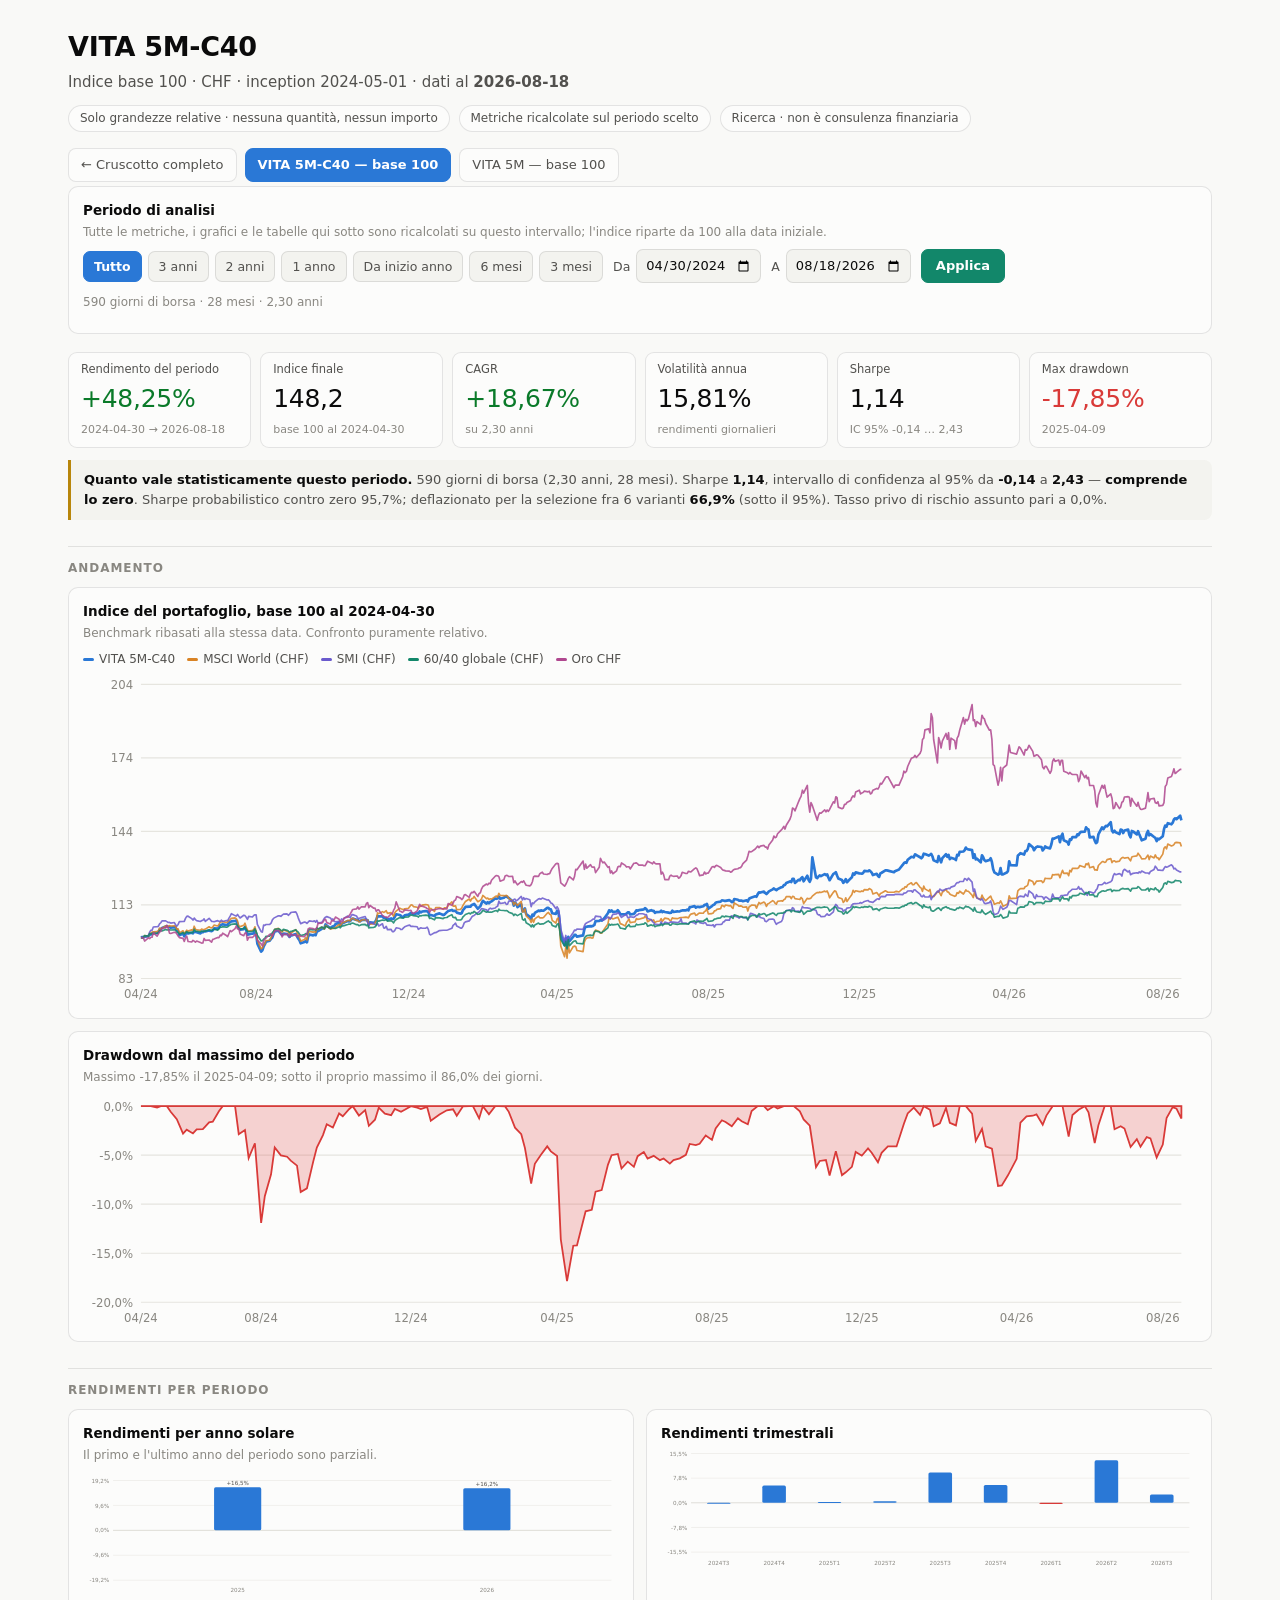
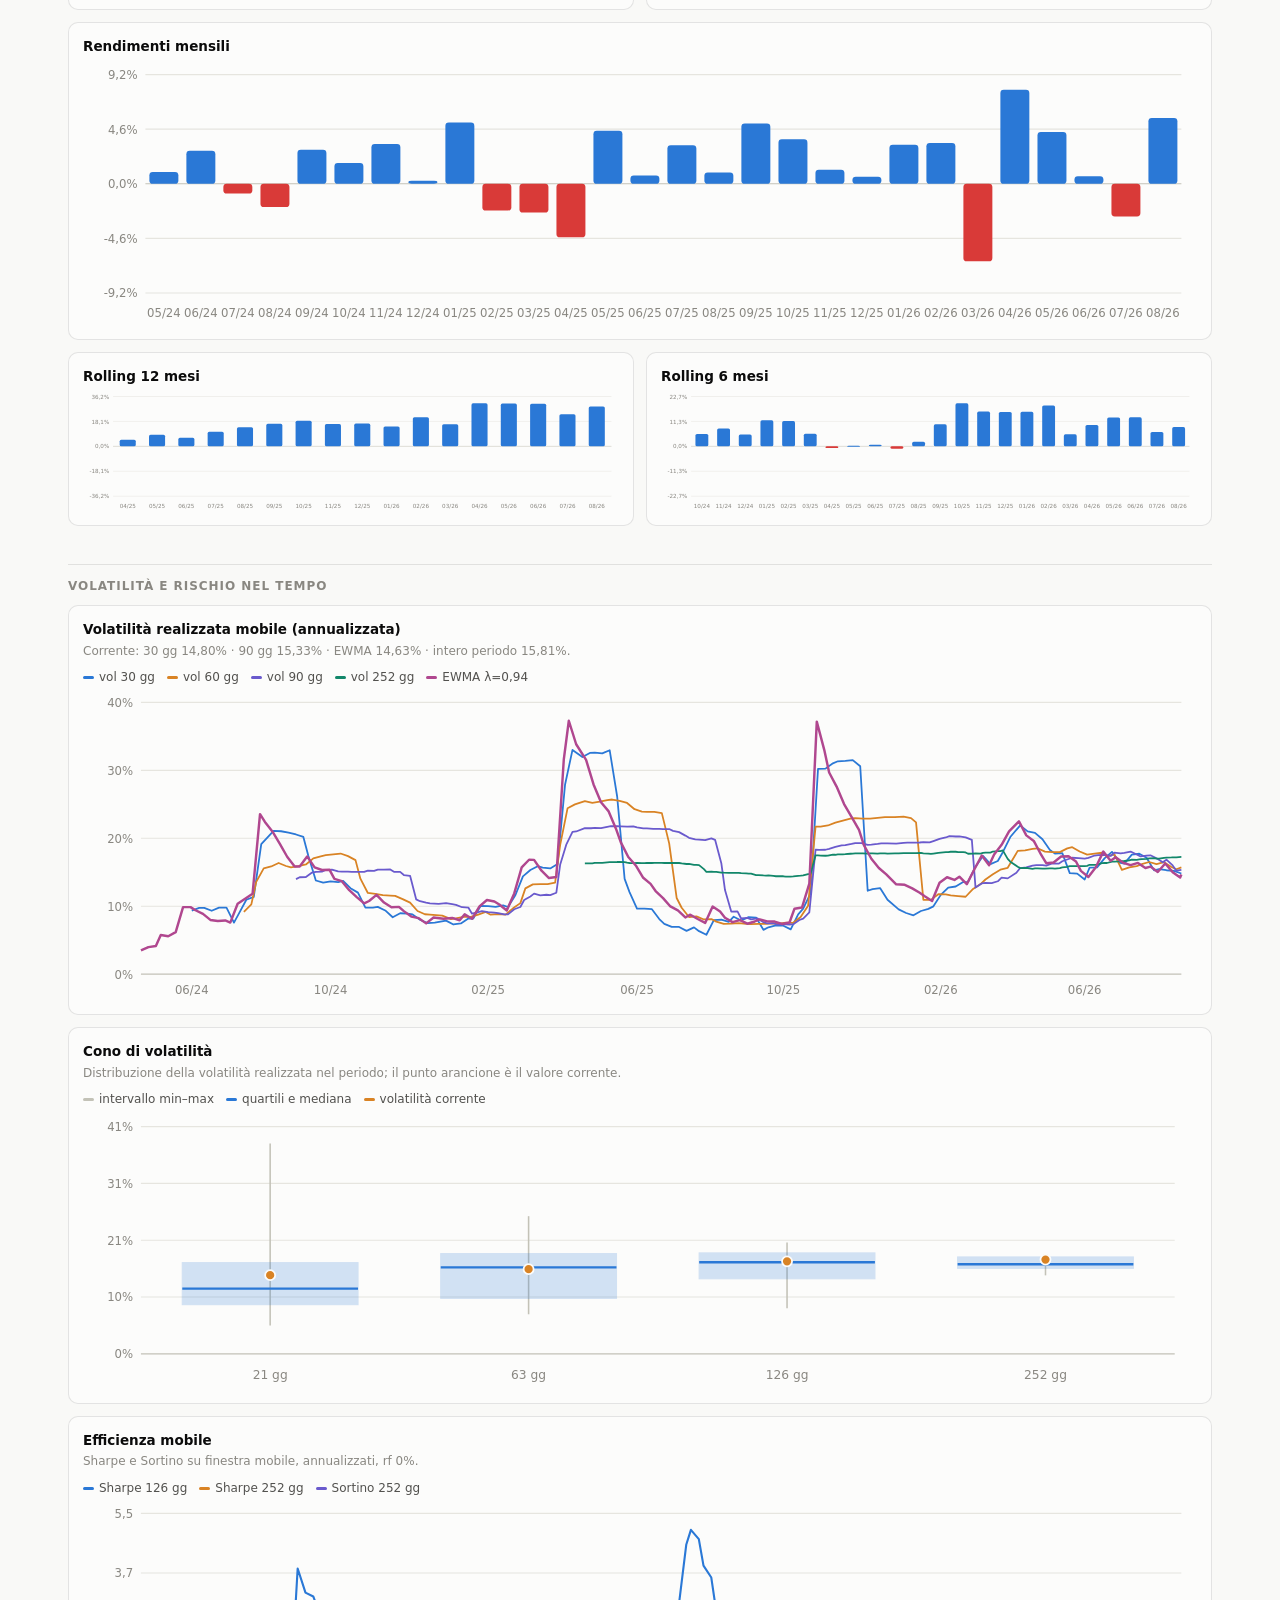
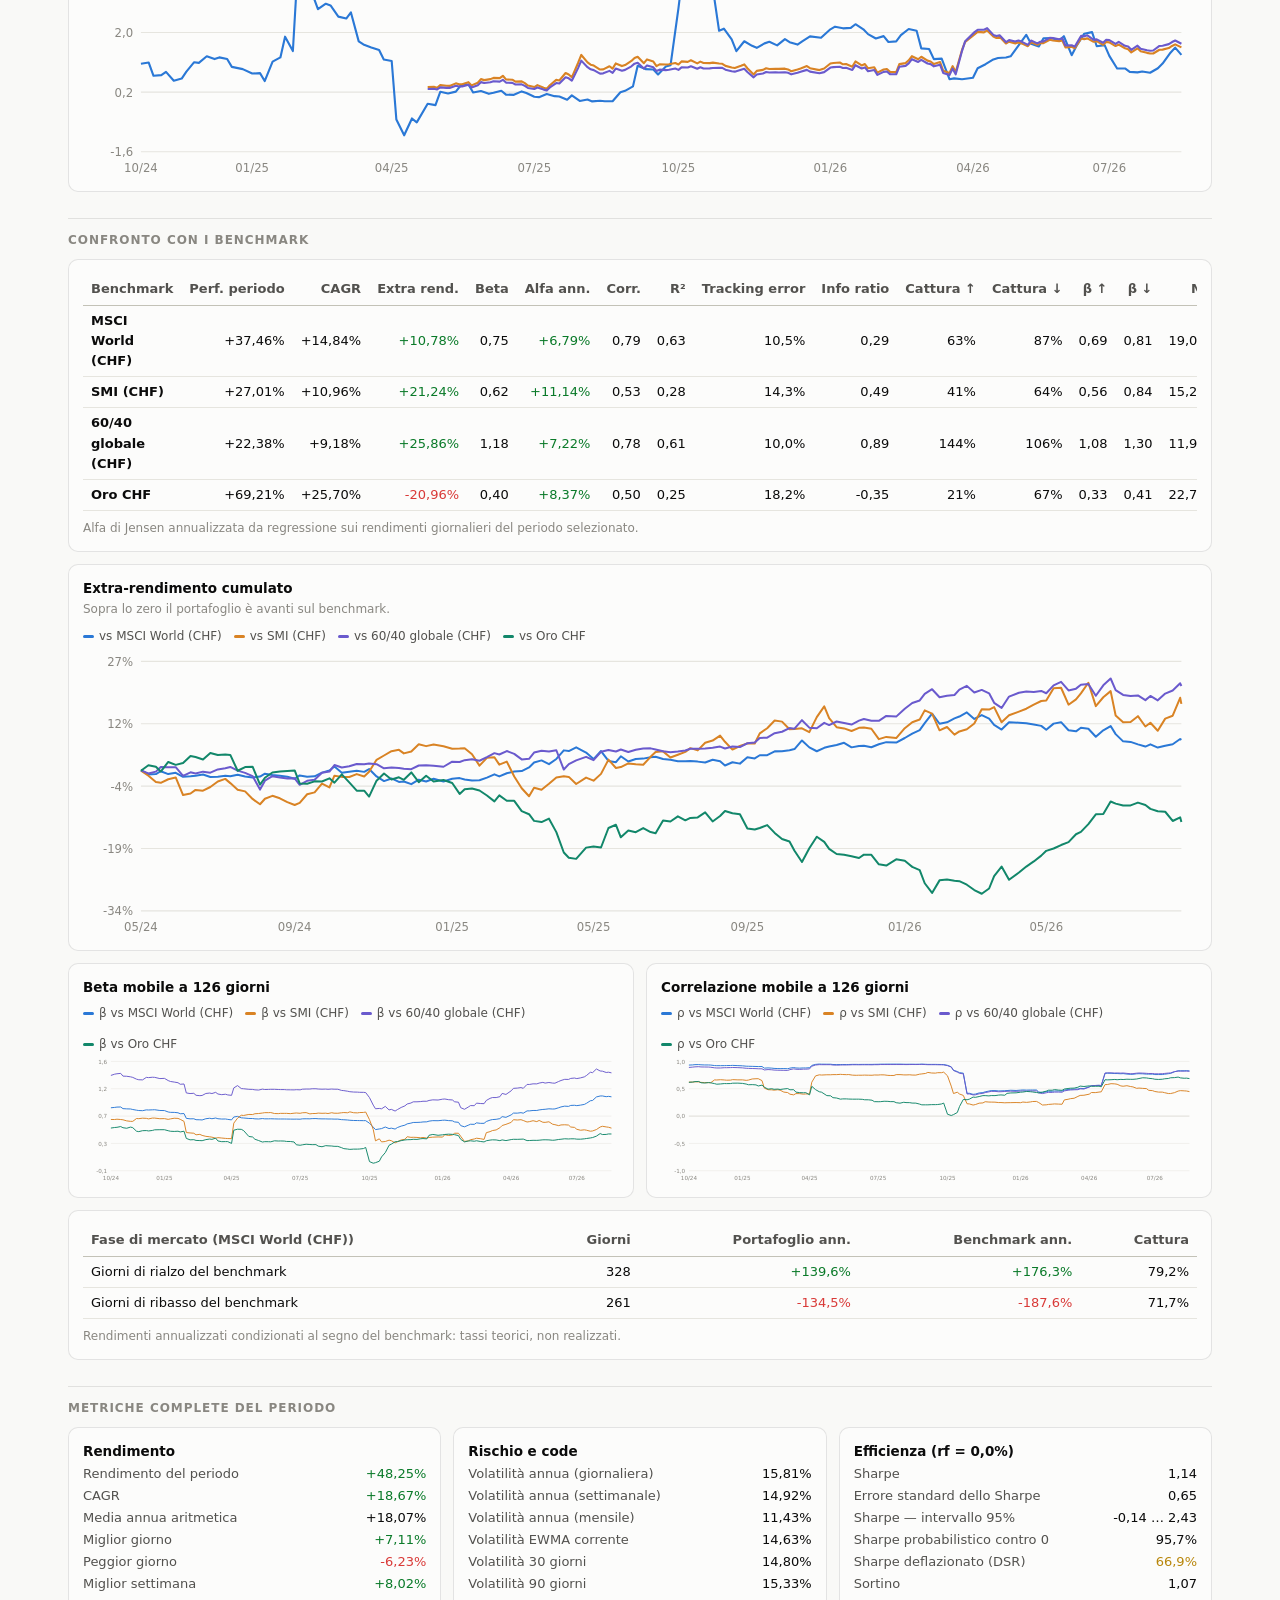
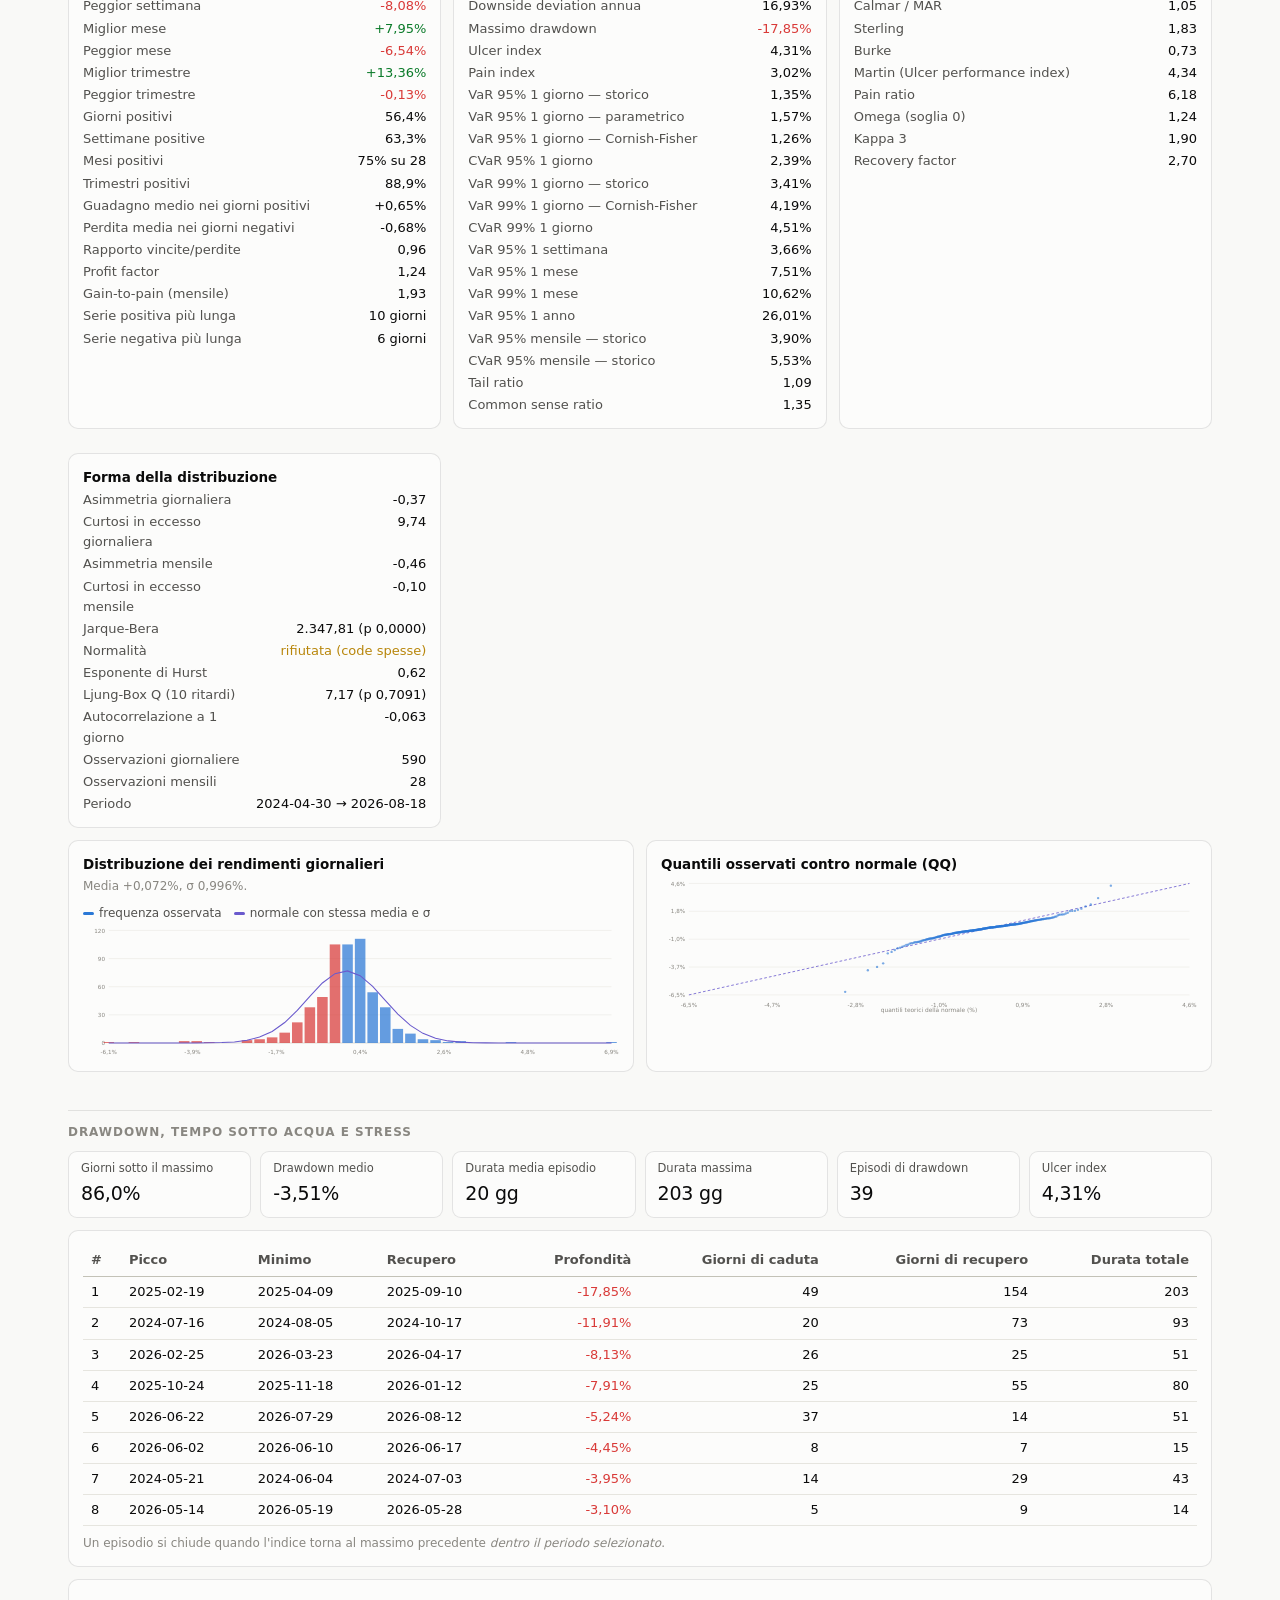
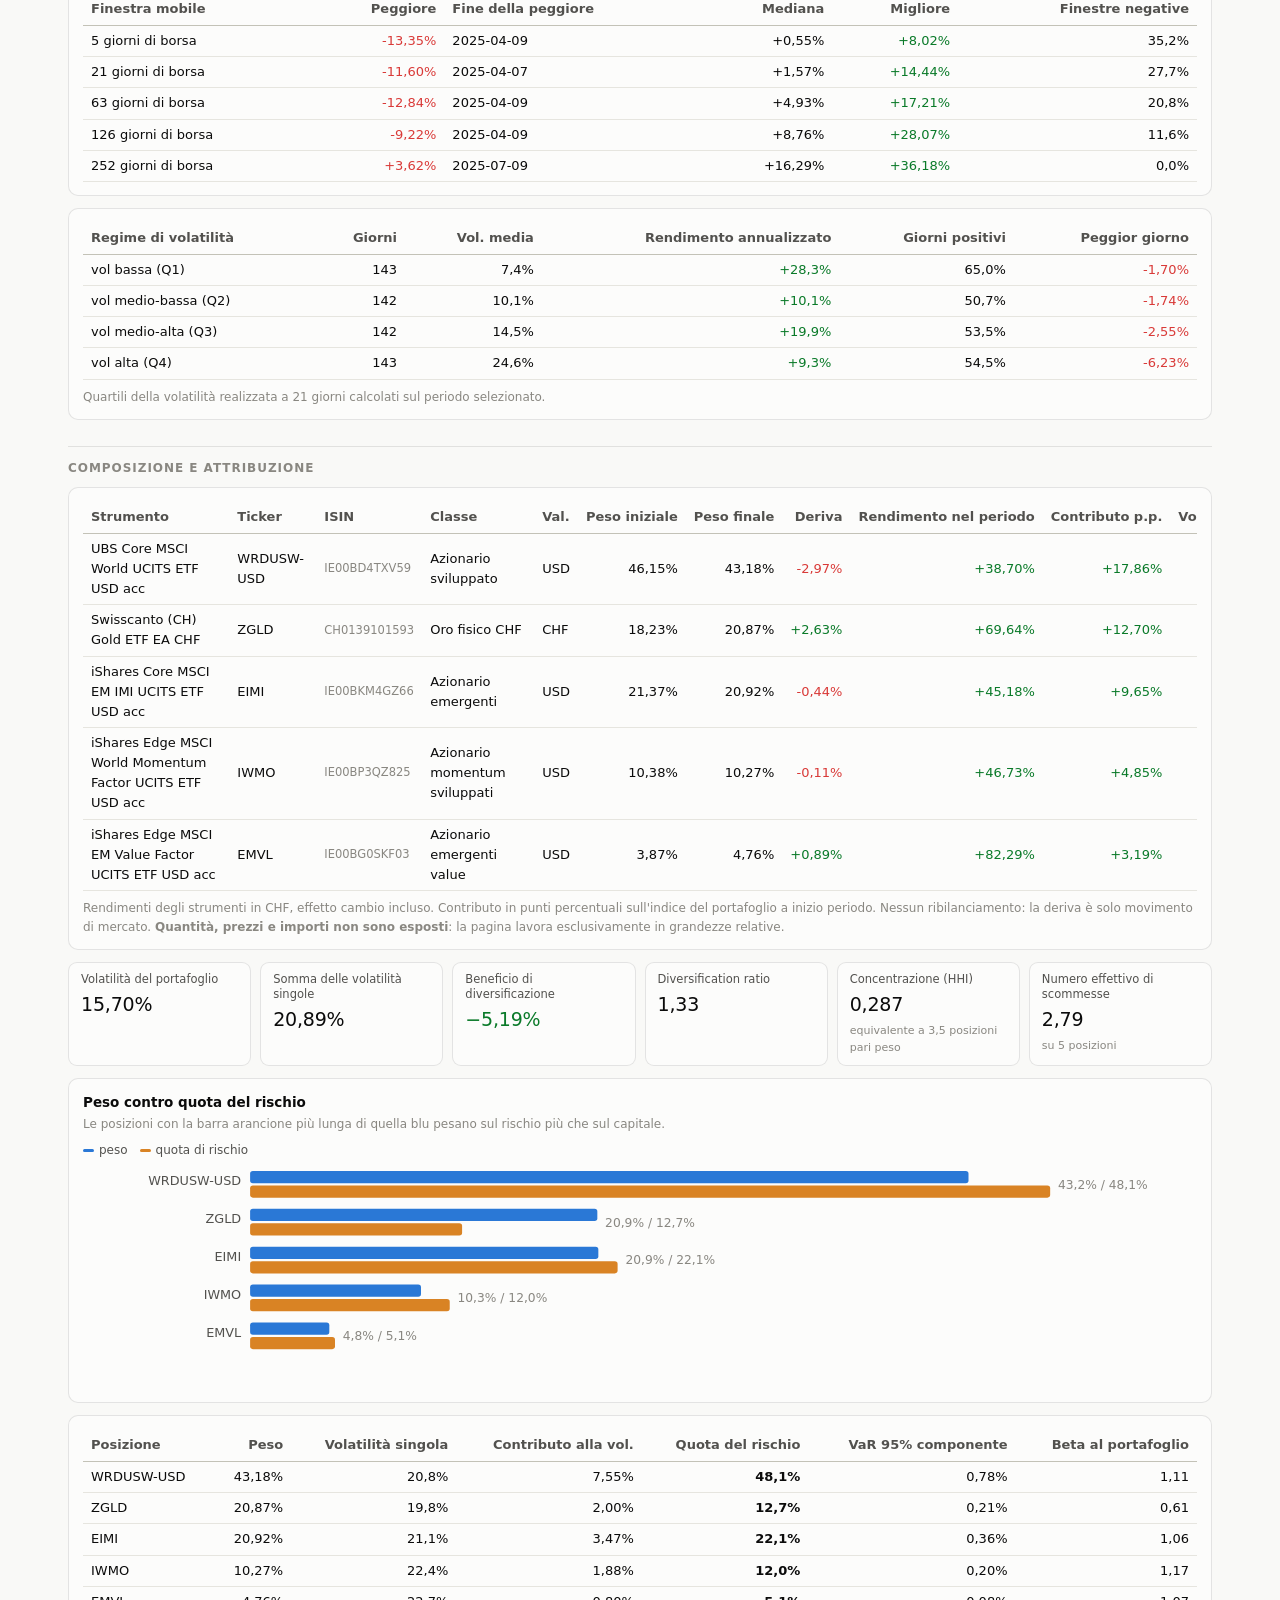
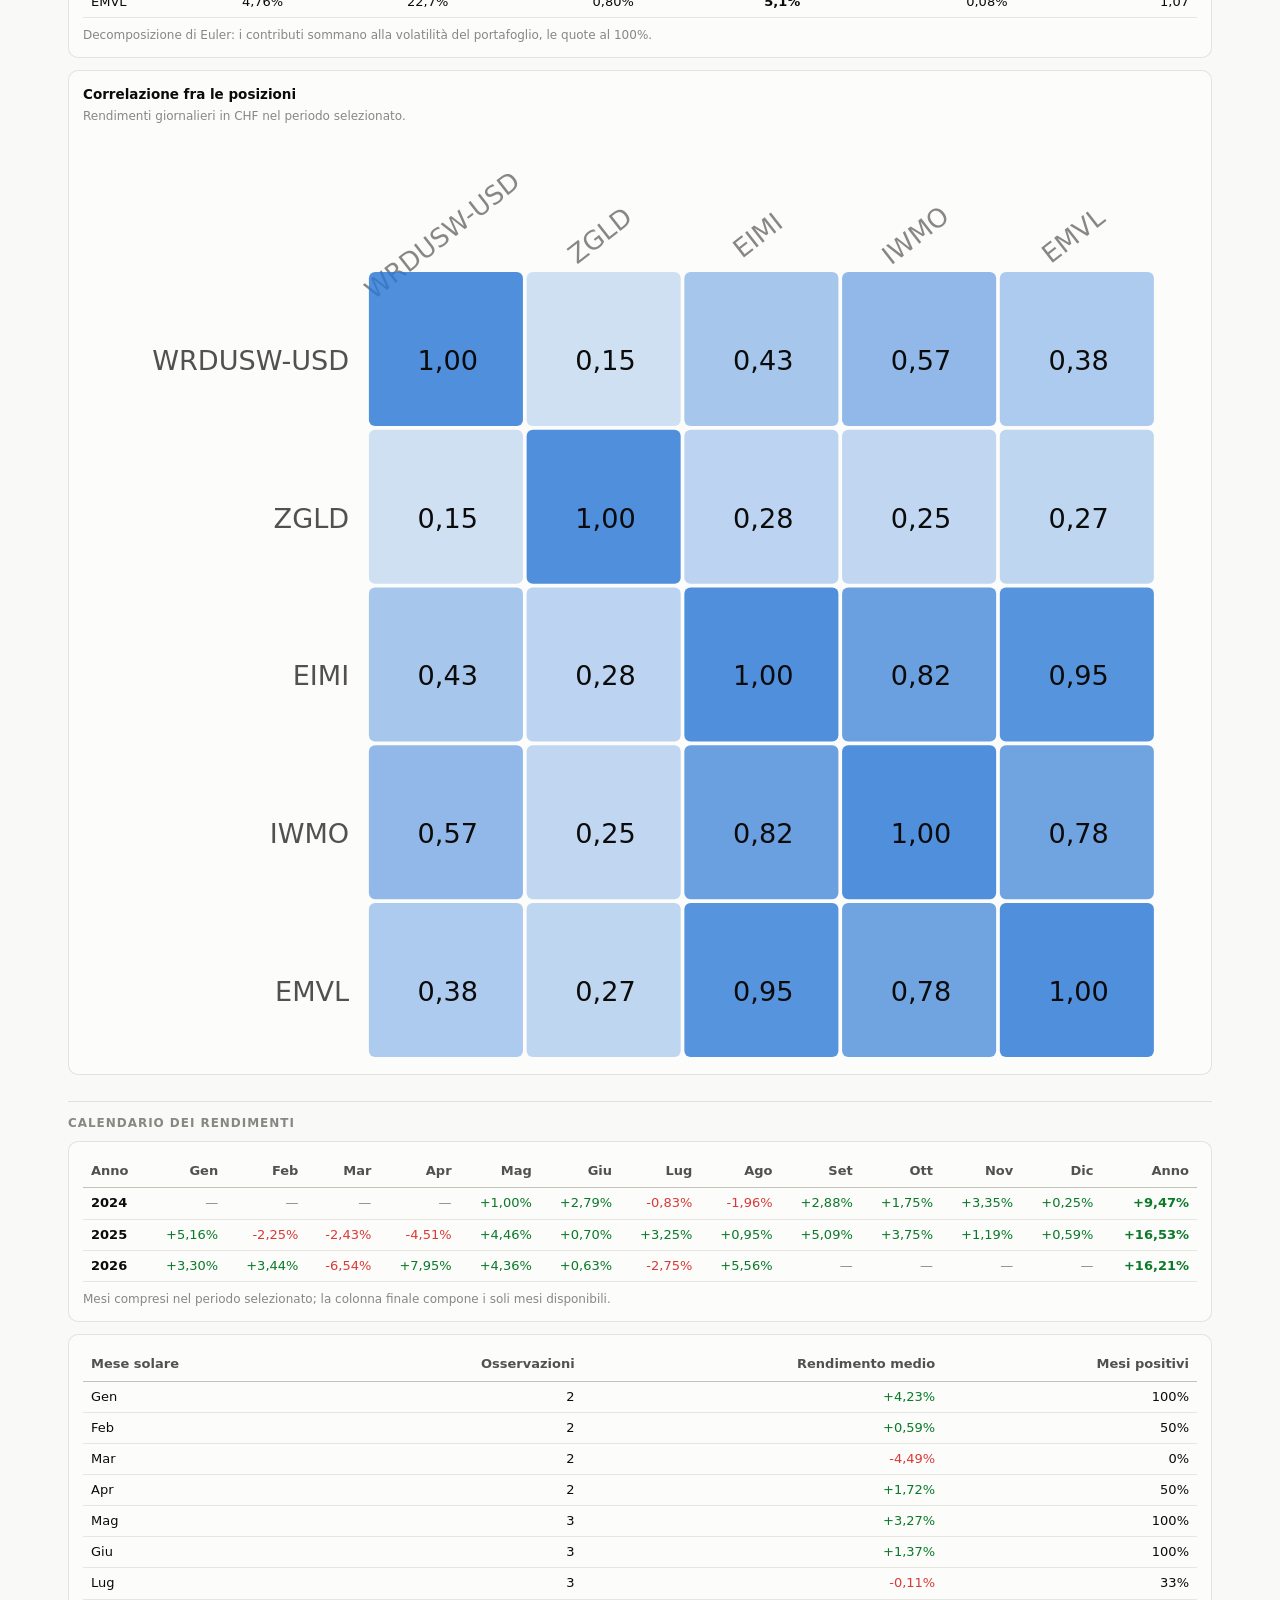
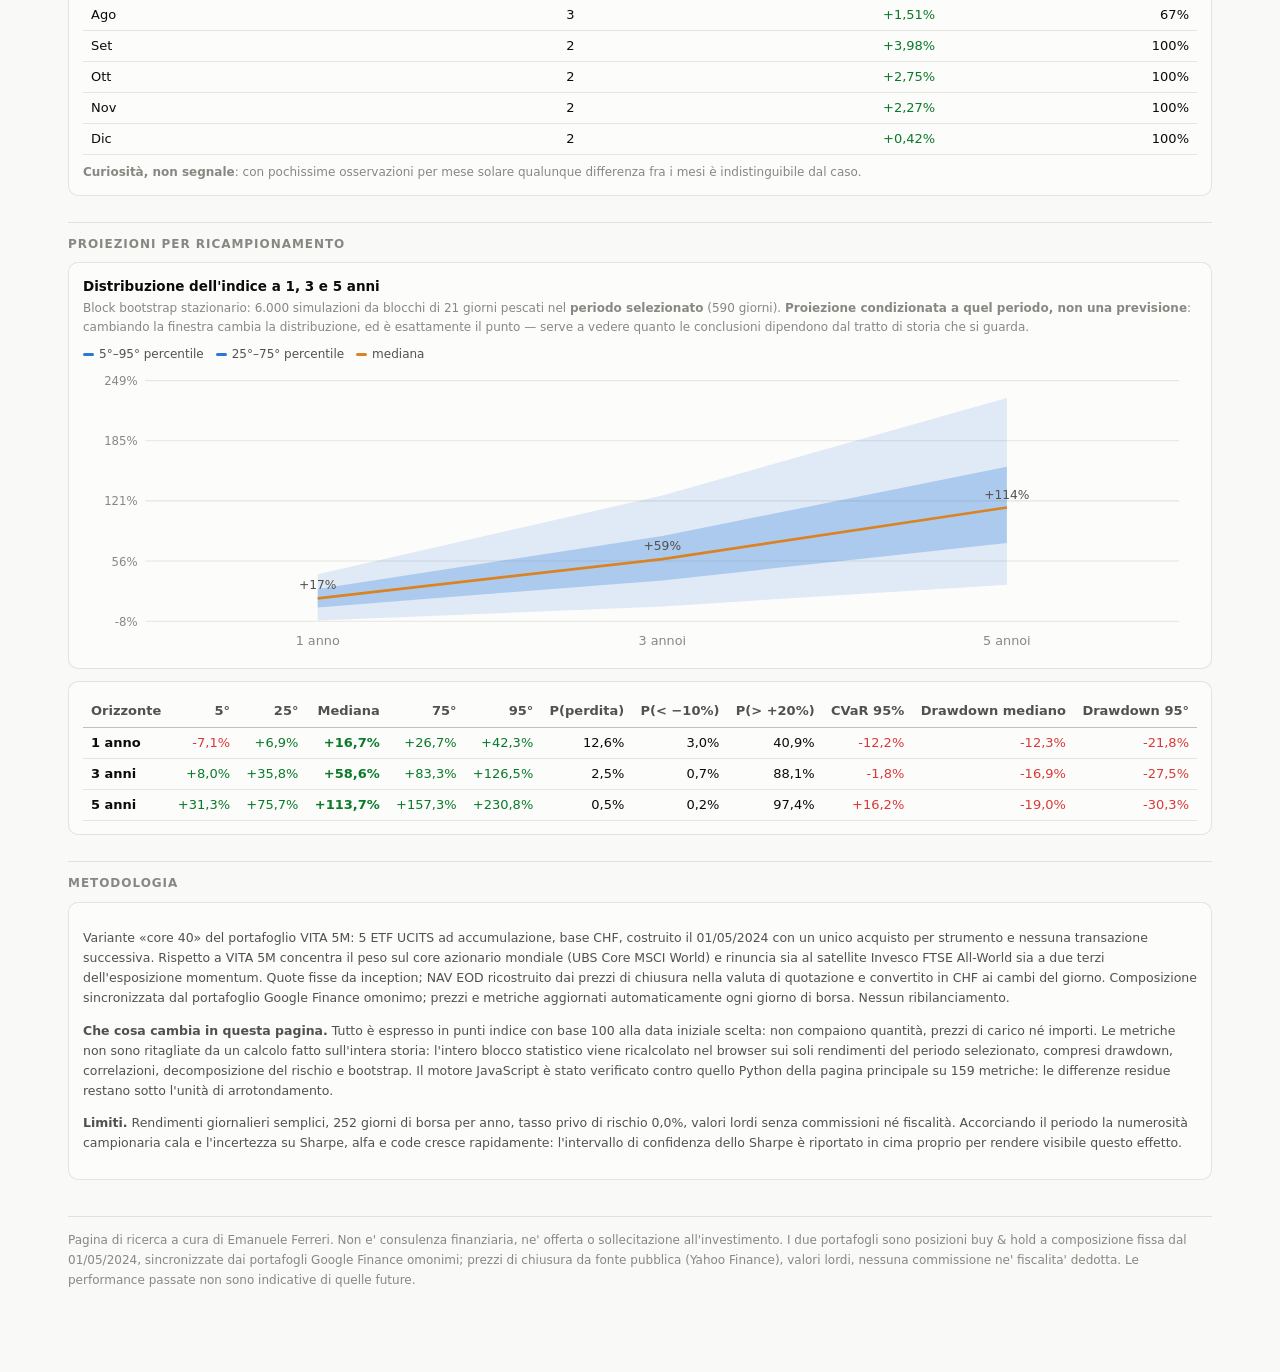
==== vita5m-c40.html @ 977742ef "Due pagine in base 100 con periodo di analisi a scelta - serie giornaliera normalizzata (base 100) n" ====
<!doctype html>
<html lang="it">
<head>
<meta charset="utf-8">
<meta name="viewport" content="width=device-width, initial-scale=1">
<title>VITA 5M-C40 — indice base 100</title>
<meta name="description" content="Cruscotto quantitativo di VITA 5M-C40 in punti indice, con periodo di analisi a scelta.">
<link rel="stylesheet" href="assets/stile.css">
</head>
<body>
<div class="wrap">
  <header>
    <h1 id="titolo">VITA 5M-C40</h1>
    <p class="sub" id="sottotitolo">—</p>
    <span class="pill">Solo grandezze relative · nessuna quantità, nessun importo</span>
    <span class="pill">Metriche ricalcolate sul periodo scelto</span>
    <span class="pill">Ricerca · non è consulenza finanziaria</span>
    <div class="navlinks">
      <a href="./">← Cruscotto completo</a>
      <a href="vita5m-c40.html" class="qui">VITA 5M-C40 — base 100</a>
      <a href="vita5m.html">VITA 5M — base 100</a>
    </div>
  </header>
  <div id="app"></div>
  <p class="foot" id="piede"></p>
</div>
<script src="assets/grafici.js"></script>
<script src="assets/quant.js"></script>
<script src="assets/ribasata.js"></script>
<script>
avvia("vita5m_c40", "vita5m.html").catch(e=>{
  document.getElementById("app").innerHTML =
    '<div class="flag"><b>Errore nel caricamento dei dati.</b> '+e+'</div>';
});
</script>
</body>
</html>
---- assets/stile.css ----
:root{
    color-scheme: light;
    --page:#f9f9f7; --surface:#fcfcfb; --surface2:#f3f3ef; --ink:#0b0b0b; --ink2:#52514e;
    --muted:#898781; --grid:#e6e5df; --axis:#c3c2b7; --border:rgba(11,11,11,.10);
    --s1:#2a78d6; --s2:#d98324; --s3:#6a5acd; --s4:#12876a; --s5:#b0478f;
    --neg:#d93a38; --good:#0a7a29; --warn:#b8860b;
  }
  @media (prefers-color-scheme: dark){
    :root:where(:not([data-theme="light"])){
      color-scheme: dark;
      --page:#0d0d0d; --surface:#191918; --surface2:#212120; --ink:#fff; --ink2:#c3c2b7;
      --muted:#8d8b85; --grid:#2c2c2a; --axis:#3d3d3a; --border:rgba(255,255,255,.11);
      --s1:#4d95ea; --s2:#eda43f; --s3:#9186e8; --s4:#2bb08c; --s5:#d772b6;
      --neg:#ef6b69; --good:#3fbb5c; --warn:#d9ae4a;
    }
  }
  :root[data-theme="dark"]{
    color-scheme: dark;
    --page:#0d0d0d; --surface:#191918; --surface2:#212120; --ink:#fff; --ink2:#c3c2b7;
    --muted:#8d8b85; --grid:#2c2c2a; --axis:#3d3d3a; --border:rgba(255,255,255,.11);
    --s1:#4d95ea; --s2:#eda43f; --s3:#9186e8; --s4:#2bb08c; --s5:#d772b6;
    --neg:#ef6b69; --good:#3fbb5c; --warn:#d9ae4a;
  }
  *{box-sizing:border-box}
  body{margin:0;background:var(--page);color:var(--ink);
       font:15px/1.55 system-ui,-apple-system,"Segoe UI",Roboto,sans-serif;
       -webkit-text-size-adjust:100%}
  .wrap{max-width:1180px;margin:0 auto;padding:26px 18px 70px}
  header h1{font-size:27px;margin:0 0 3px;letter-spacing:-.01em}
  header .sub{color:var(--ink2);margin:0 0 9px}
  .pill{display:inline-block;font-size:12px;color:var(--ink2);background:var(--surface);
        border:1px solid var(--border);border-radius:999px;padding:3px 11px;margin:2px 4px 2px 0}
  .pill b{color:var(--ink)}
  nav.tabs{display:flex;gap:8px;flex-wrap:wrap;margin:20px 0 6px;position:sticky;top:0;
           background:var(--page);padding:10px 0;z-index:5;border-bottom:1px solid var(--border)}
  nav.tabs button{font:inherit;font-size:13.5px;color:var(--ink2);background:var(--surface);
        border:1px solid var(--border);border-radius:8px;padding:7px 13px;cursor:pointer}
  nav.tabs button.on{background:var(--s1);border-color:var(--s1);color:#fff;font-weight:600}
  h2{font-size:20px;margin:34px 0 4px;letter-spacing:-.01em}
  h2 .meta{font-size:13px;color:var(--muted);font-weight:400;letter-spacing:0}
  h3.sec{font-size:12px;text-transform:uppercase;letter-spacing:.08em;color:var(--muted);
         margin:26px 0 9px;border-top:1px solid var(--border);padding-top:12px}
  .tiles{display:grid;grid-template-columns:repeat(auto-fit,minmax(158px,1fr));gap:9px;margin-bottom:12px}
  .tile{background:var(--surface);border:1px solid var(--border);border-radius:9px;padding:9px 12px}
  .tile .k{font-size:11.5px;color:var(--ink2);line-height:1.3}
  .tile .v{font-size:19px;margin-top:3px;font-variant-numeric:tabular-nums;letter-spacing:-.01em}
  .tile .n{font-size:11px;color:var(--muted);margin-top:2px}
  .tile.big .v{font-size:25px}
  .panel{background:var(--surface);border:1px solid var(--border);border-radius:10px;
         padding:13px 14px;margin-bottom:12px;position:relative}
  .panel h4{margin:0 0 2px;font-size:13.5px;font-weight:600}
  .panel .cap{margin:0 0 8px;font-size:12px;color:var(--muted)}
  .grid2{display:grid;grid-template-columns:repeat(auto-fit,minmax(330px,1fr));gap:12px}
  svg{display:block;width:100%;height:auto;overflow:visible}
  .legend{display:flex;gap:12px;flex-wrap:wrap;font-size:12px;color:var(--ink2);margin:6px 0 2px}
  .legend i{display:inline-block;width:11px;height:3px;border-radius:2px;vertical-align:middle;margin-right:5px}
  .tip{position:absolute;pointer-events:none;background:var(--surface);border:1px solid var(--border);
       border-radius:8px;padding:6px 9px;font-size:12.5px;box-shadow:0 3px 12px rgba(0,0,0,.16);
       display:none;white-space:nowrap;z-index:9;font-variant-numeric:tabular-nums}
  table{width:100%;border-collapse:collapse;font-size:13px}
  th{color:var(--ink2);font-weight:600;text-align:left;border-bottom:1px solid var(--axis);
     padding:6px 8px;white-space:nowrap}
  td{border-bottom:1px solid var(--grid);padding:5px 8px}
  td.num,th.num{text-align:right;font-variant-numeric:tabular-nums}
  tbody tr:hover{background:var(--surface2)}
  .scroll{overflow-x:auto;-webkit-overflow-scrolling:touch}
  .scroll table{min-width:640px}
  .scroll table.wide{min-width:1240px}
  .up{color:var(--good)} .down{color:var(--neg)} .warnc{color:var(--warn)}
  .note{color:var(--ink2);font-size:12.5px;line-height:1.6}
  .flag{background:var(--surface2);border-left:3px solid var(--warn);border-radius:0 8px 8px 0;
        padding:10px 13px;font-size:13px;color:var(--ink2);margin:10px 0}
  .flag b{color:var(--ink)}
  .foot{color:var(--muted);font-size:12px;margin-top:36px;line-height:1.65;
        border-top:1px solid var(--border);padding-top:14px}
  .kv{display:grid;grid-template-columns:1fr auto;gap:2px 12px;font-size:13px}
  .kv div:nth-child(odd){color:var(--ink2)}
  .kv div:nth-child(even){font-variant-numeric:tabular-nums;text-align:right}
  .hide{display:none}
  @media (max-width:640px){ .wrap{padding:18px 12px 50px} header h1{font-size:22px} }

/* --- barra di navigazione fra le pagine --- */
.navlinks{display:flex;gap:8px;flex-wrap:wrap;margin:14px 0 4px}
.navlinks a{font-size:13px;color:var(--ink2);background:var(--surface);text-decoration:none;
            border:1px solid var(--border);border-radius:8px;padding:6px 12px}
.navlinks a:hover{border-color:var(--s1);color:var(--ink)}
.navlinks a.qui{background:var(--s1);border-color:var(--s1);color:#fff;font-weight:600}

/* --- selettore del periodo --- */
.periodo{display:flex;gap:10px;flex-wrap:wrap;align-items:center}
.presets{display:flex;gap:6px;flex-wrap:wrap}
.presets button{font:inherit;font-size:12.5px;color:var(--ink2);background:var(--surface2);
  border:1px solid var(--border);border-radius:7px;padding:5px 10px;cursor:pointer}
.presets button:hover{border-color:var(--s1)}
.presets button.on{background:var(--s1);border-color:var(--s1);color:#fff;font-weight:600}
.periodo label{font-size:12.5px;color:var(--ink2);display:inline-flex;gap:6px;align-items:center}
.periodo input[type=date]{font:inherit;font-size:13px;color:var(--ink);background:var(--surface2);
  border:1px solid var(--border);border-radius:7px;padding:5px 8px;color-scheme:inherit}
button.primario{font:inherit;font-size:13px;background:var(--s4);color:#fff;font-weight:600;
  border:1px solid var(--s4);border-radius:7px;padding:6px 14px;cursor:pointer}
button.primario:hover{filter:brightness(1.08)}
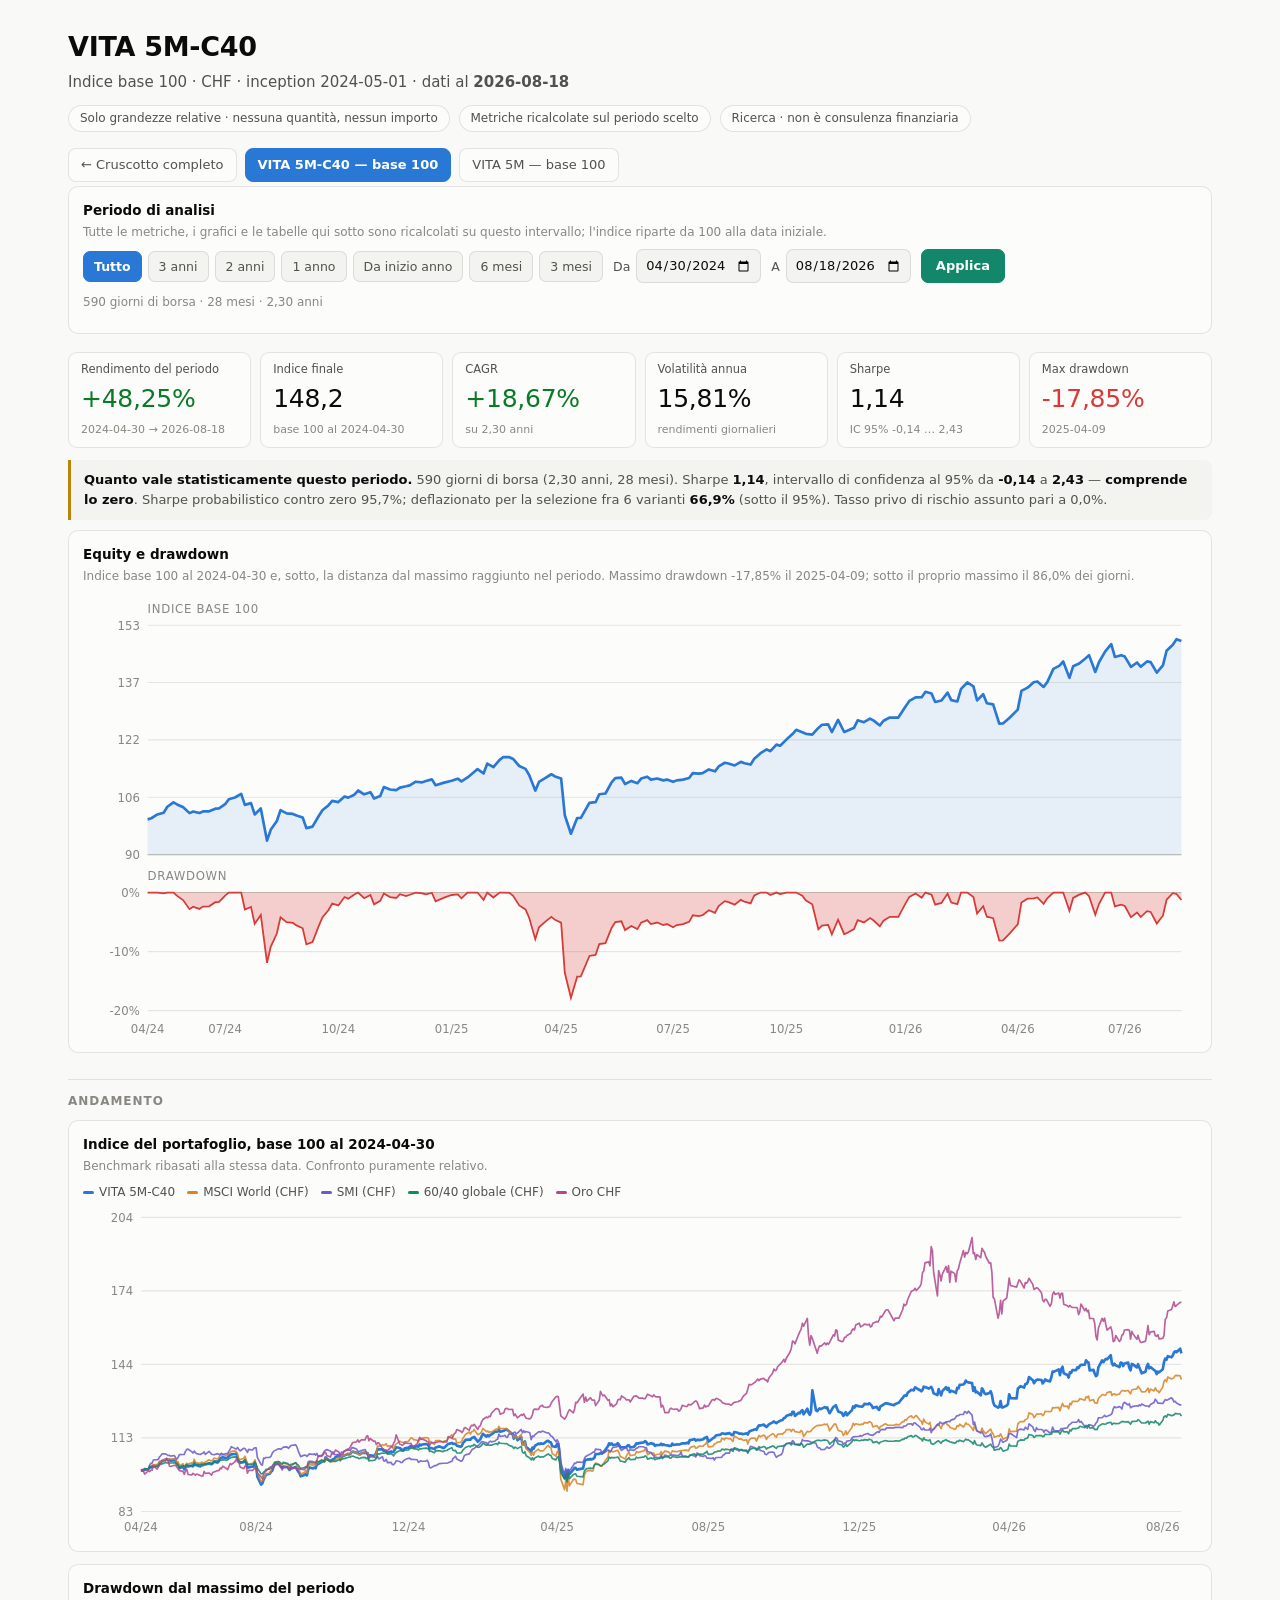
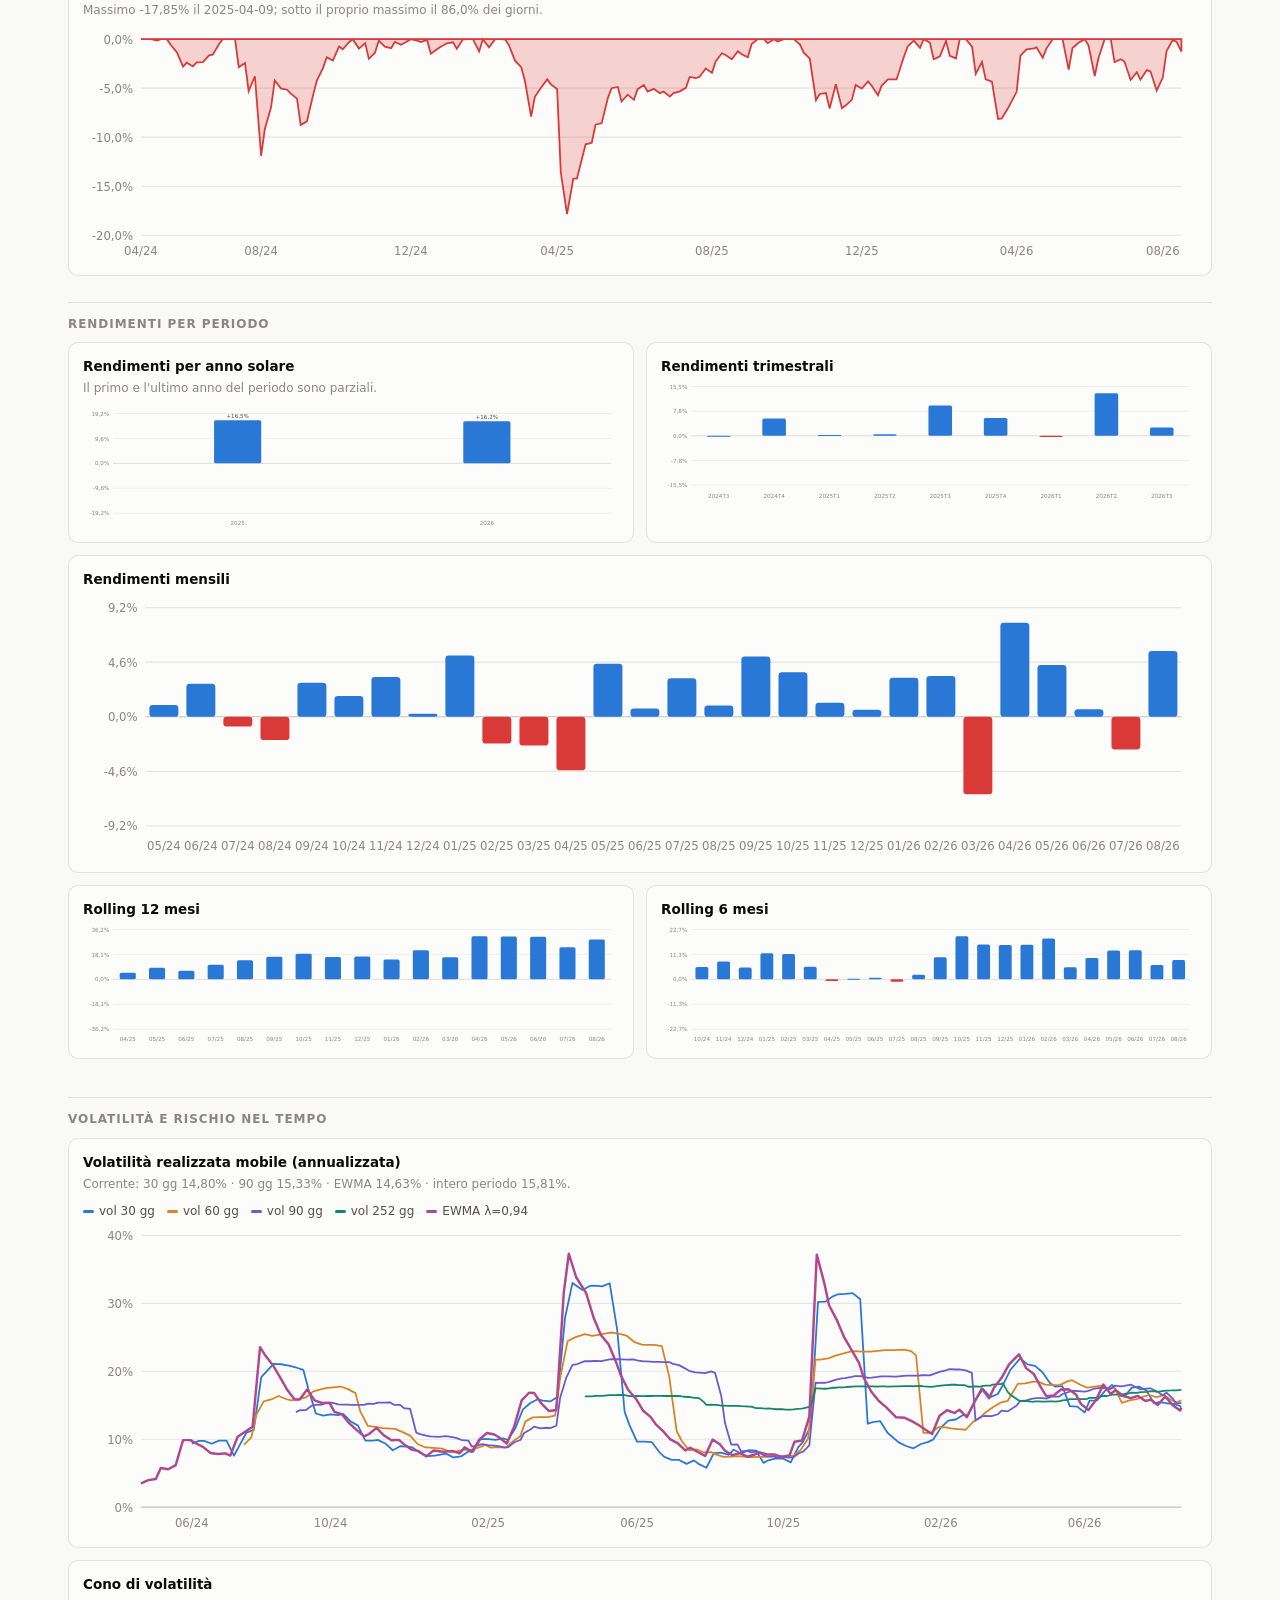
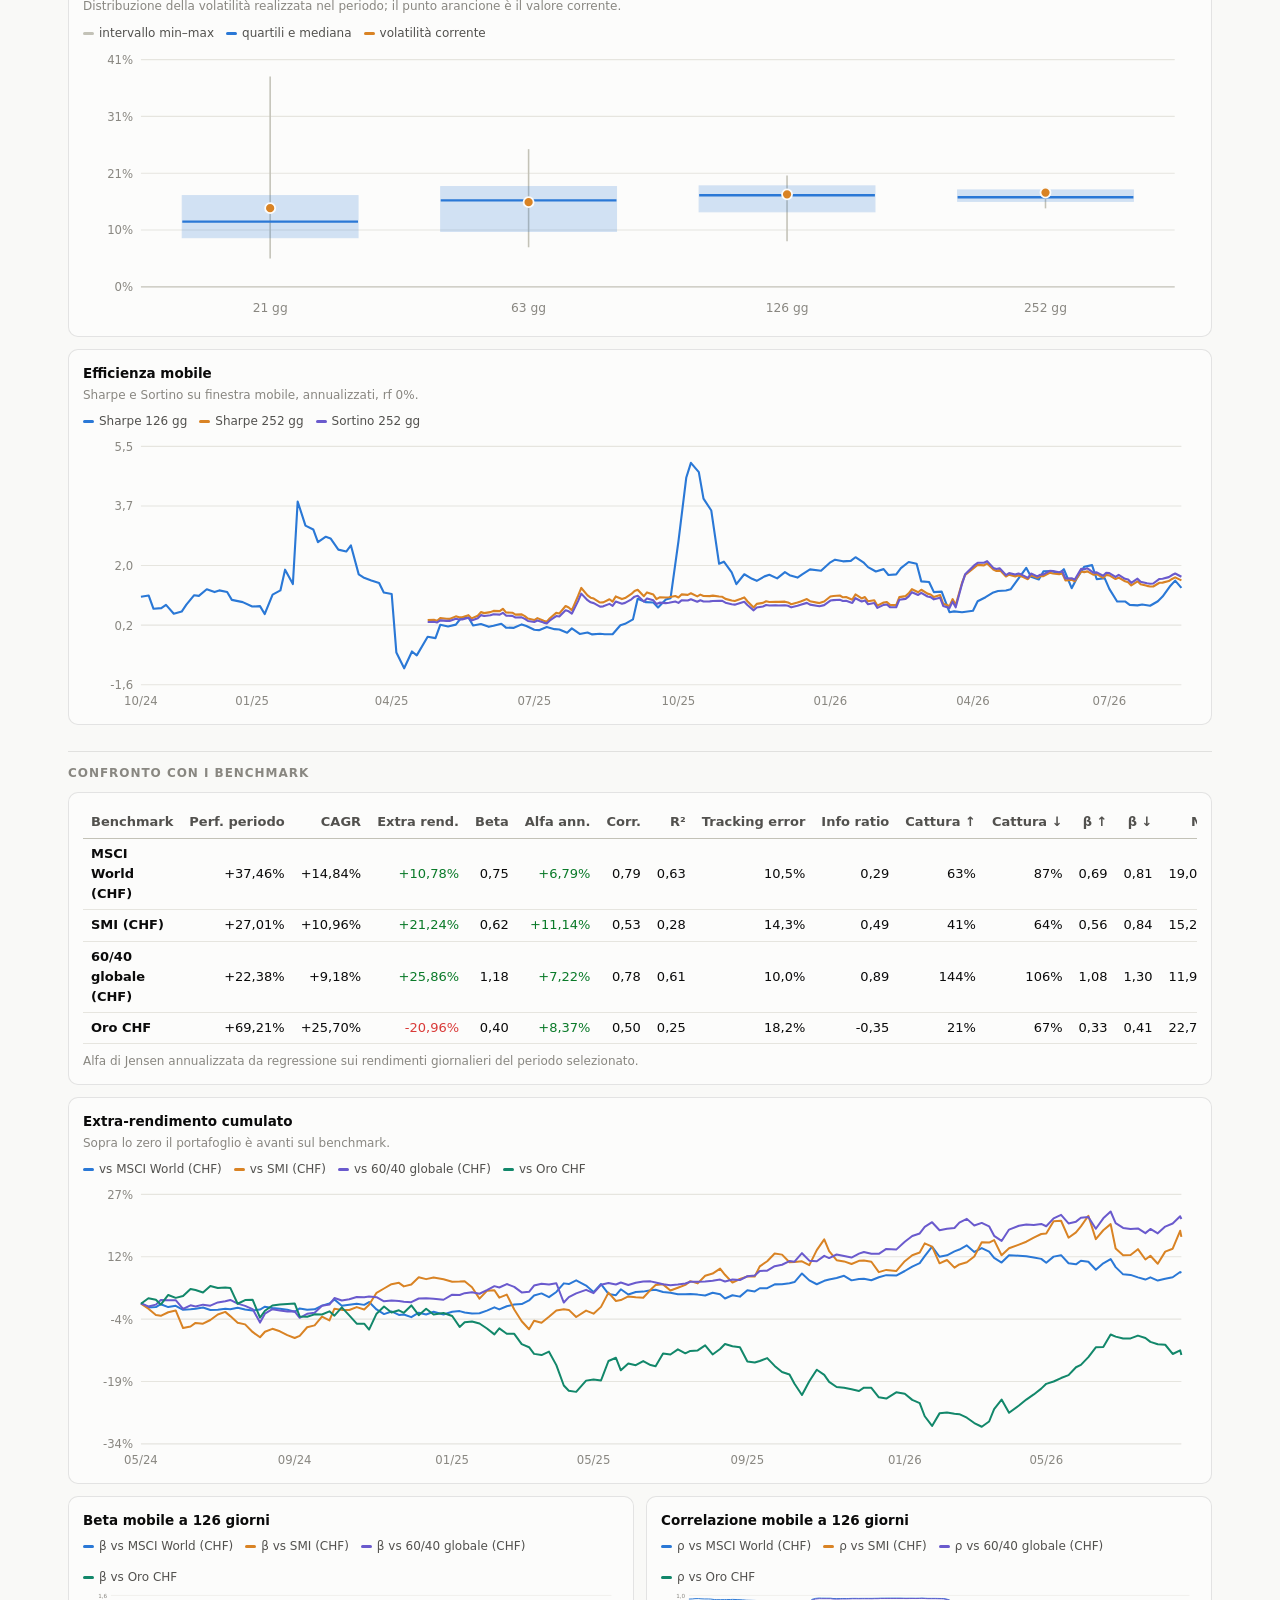
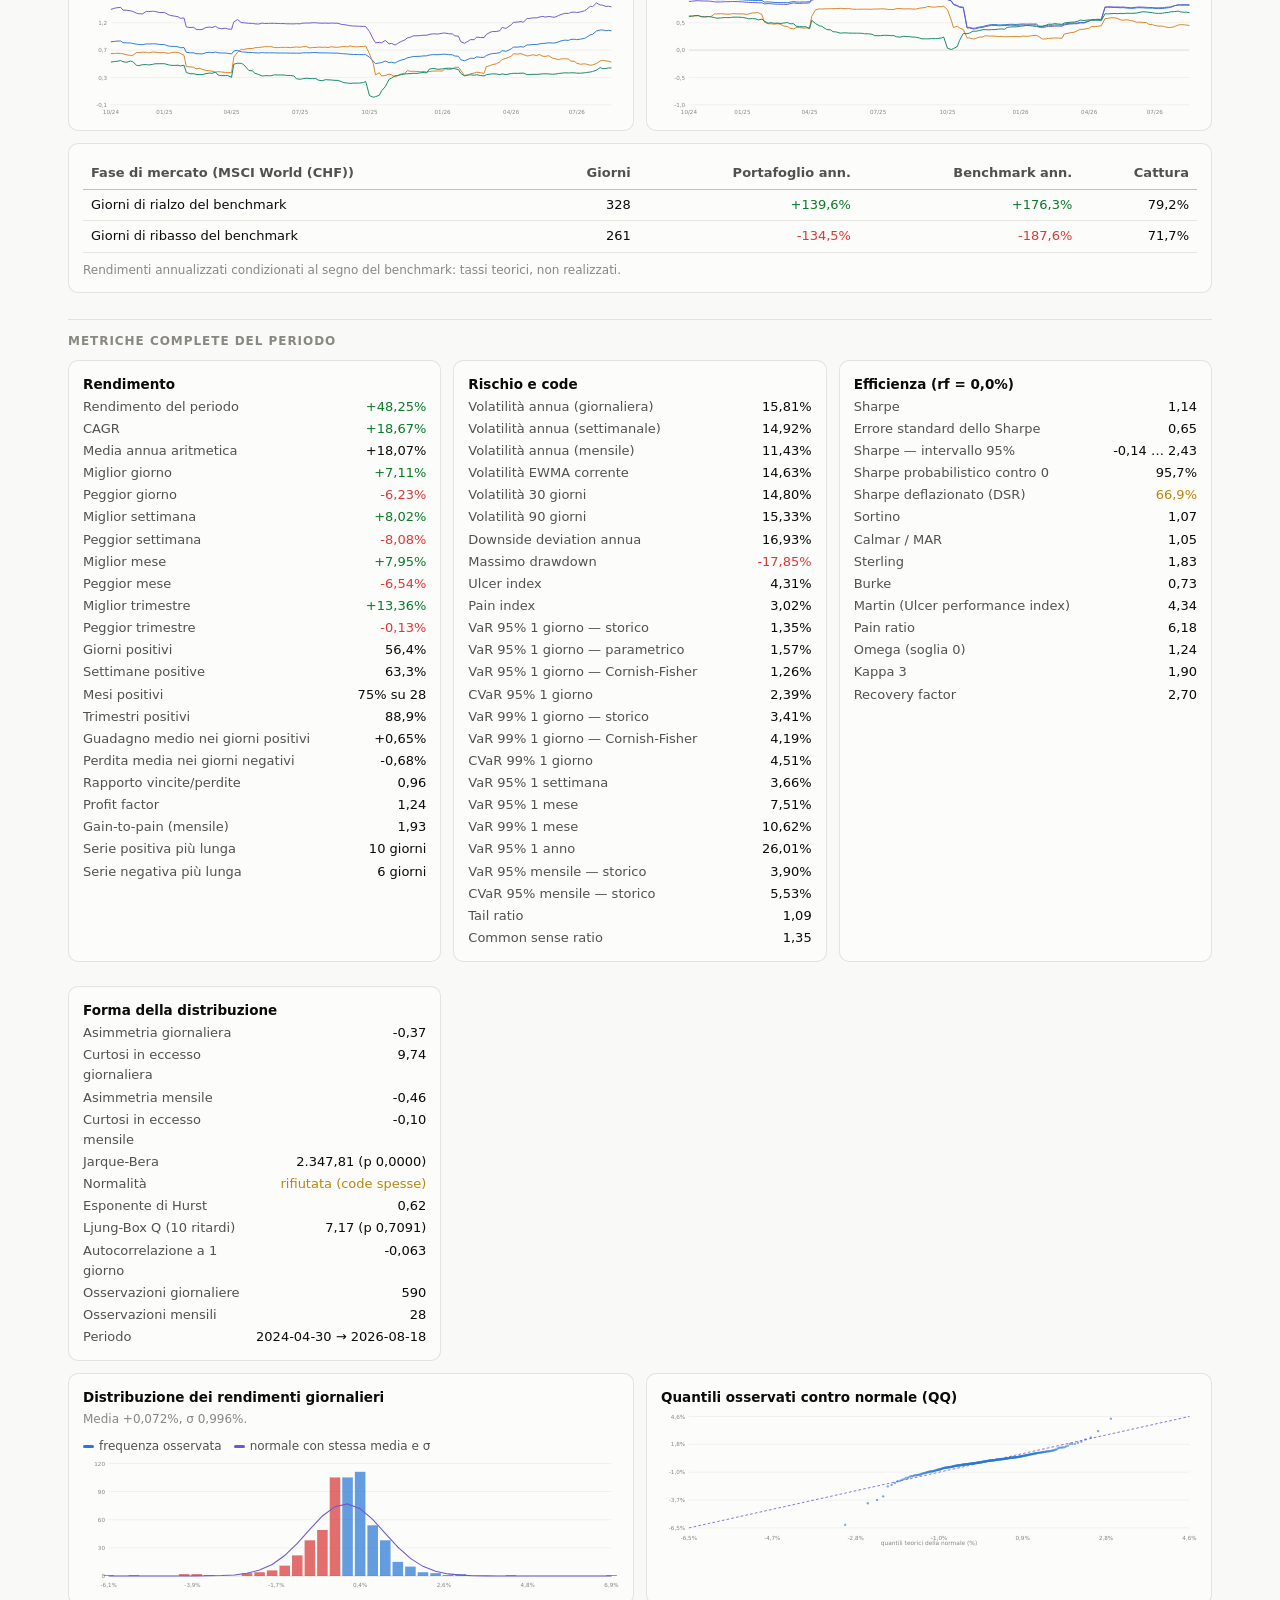
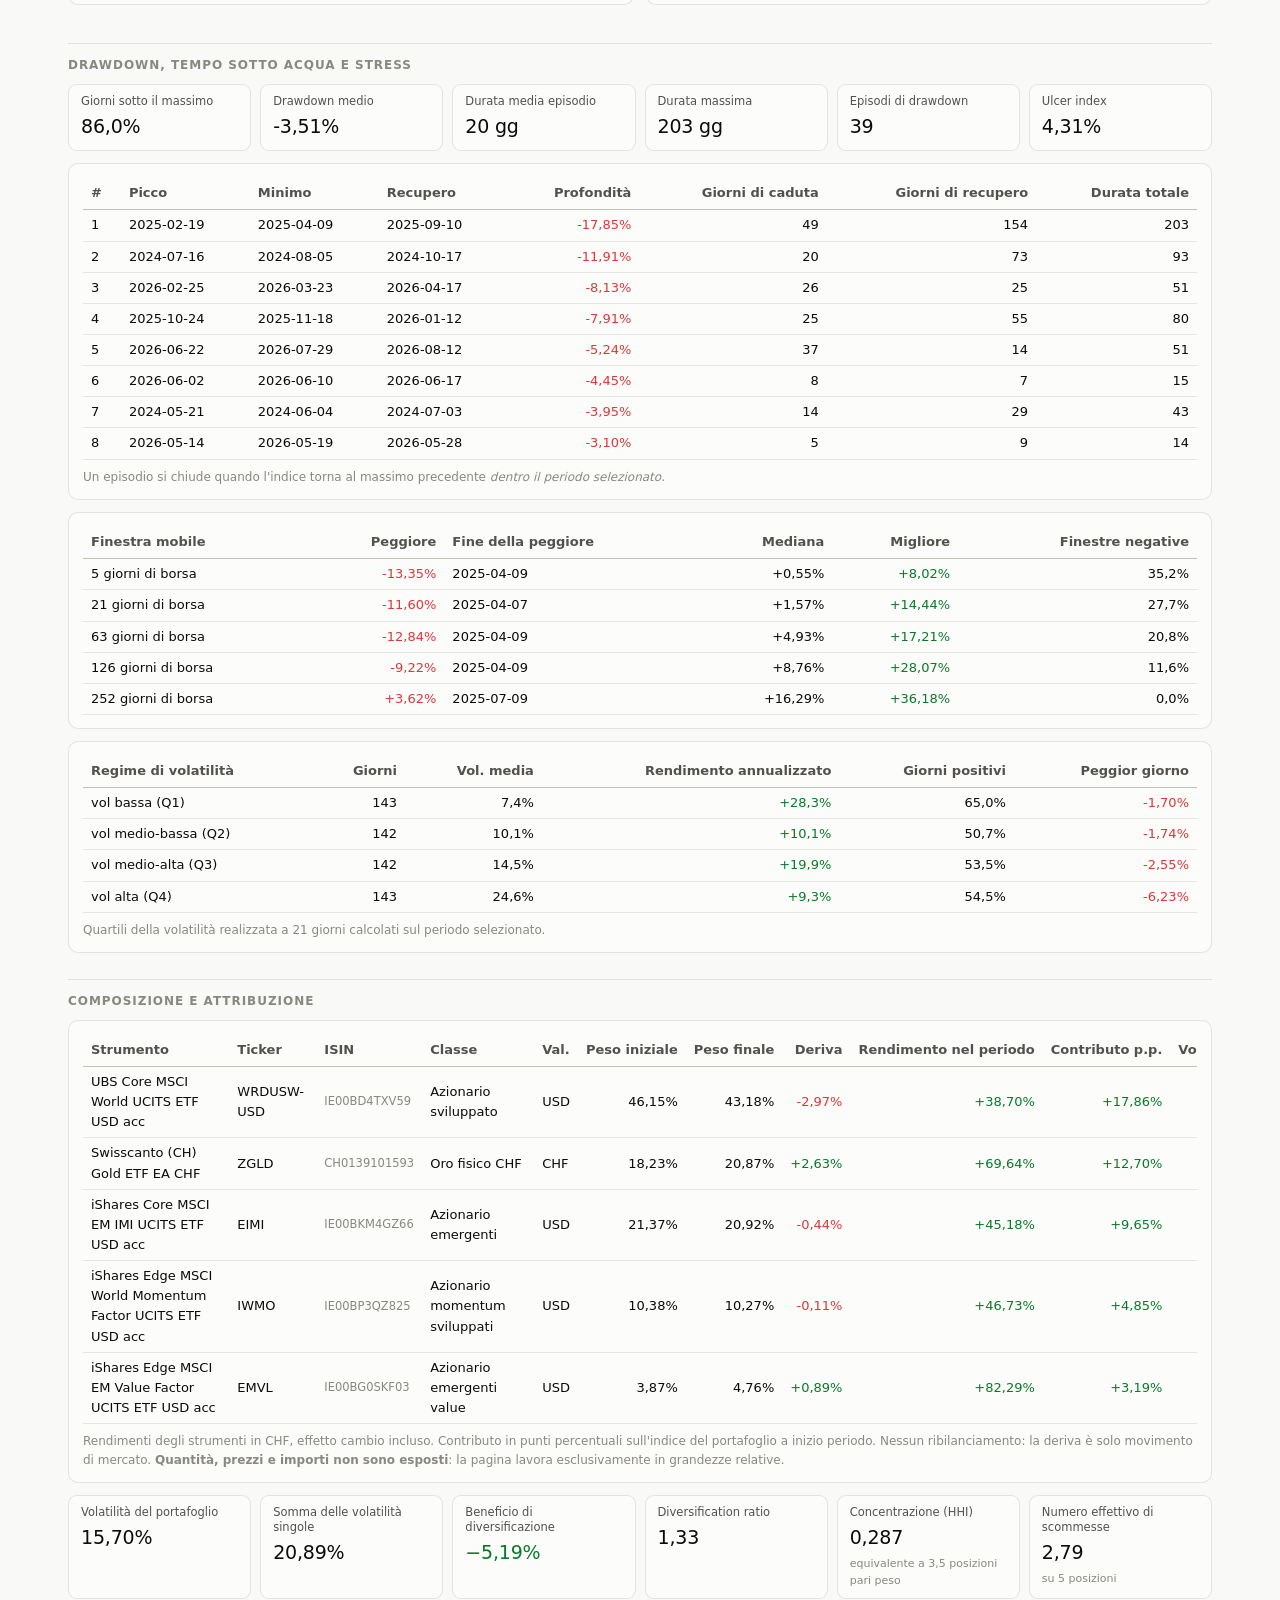
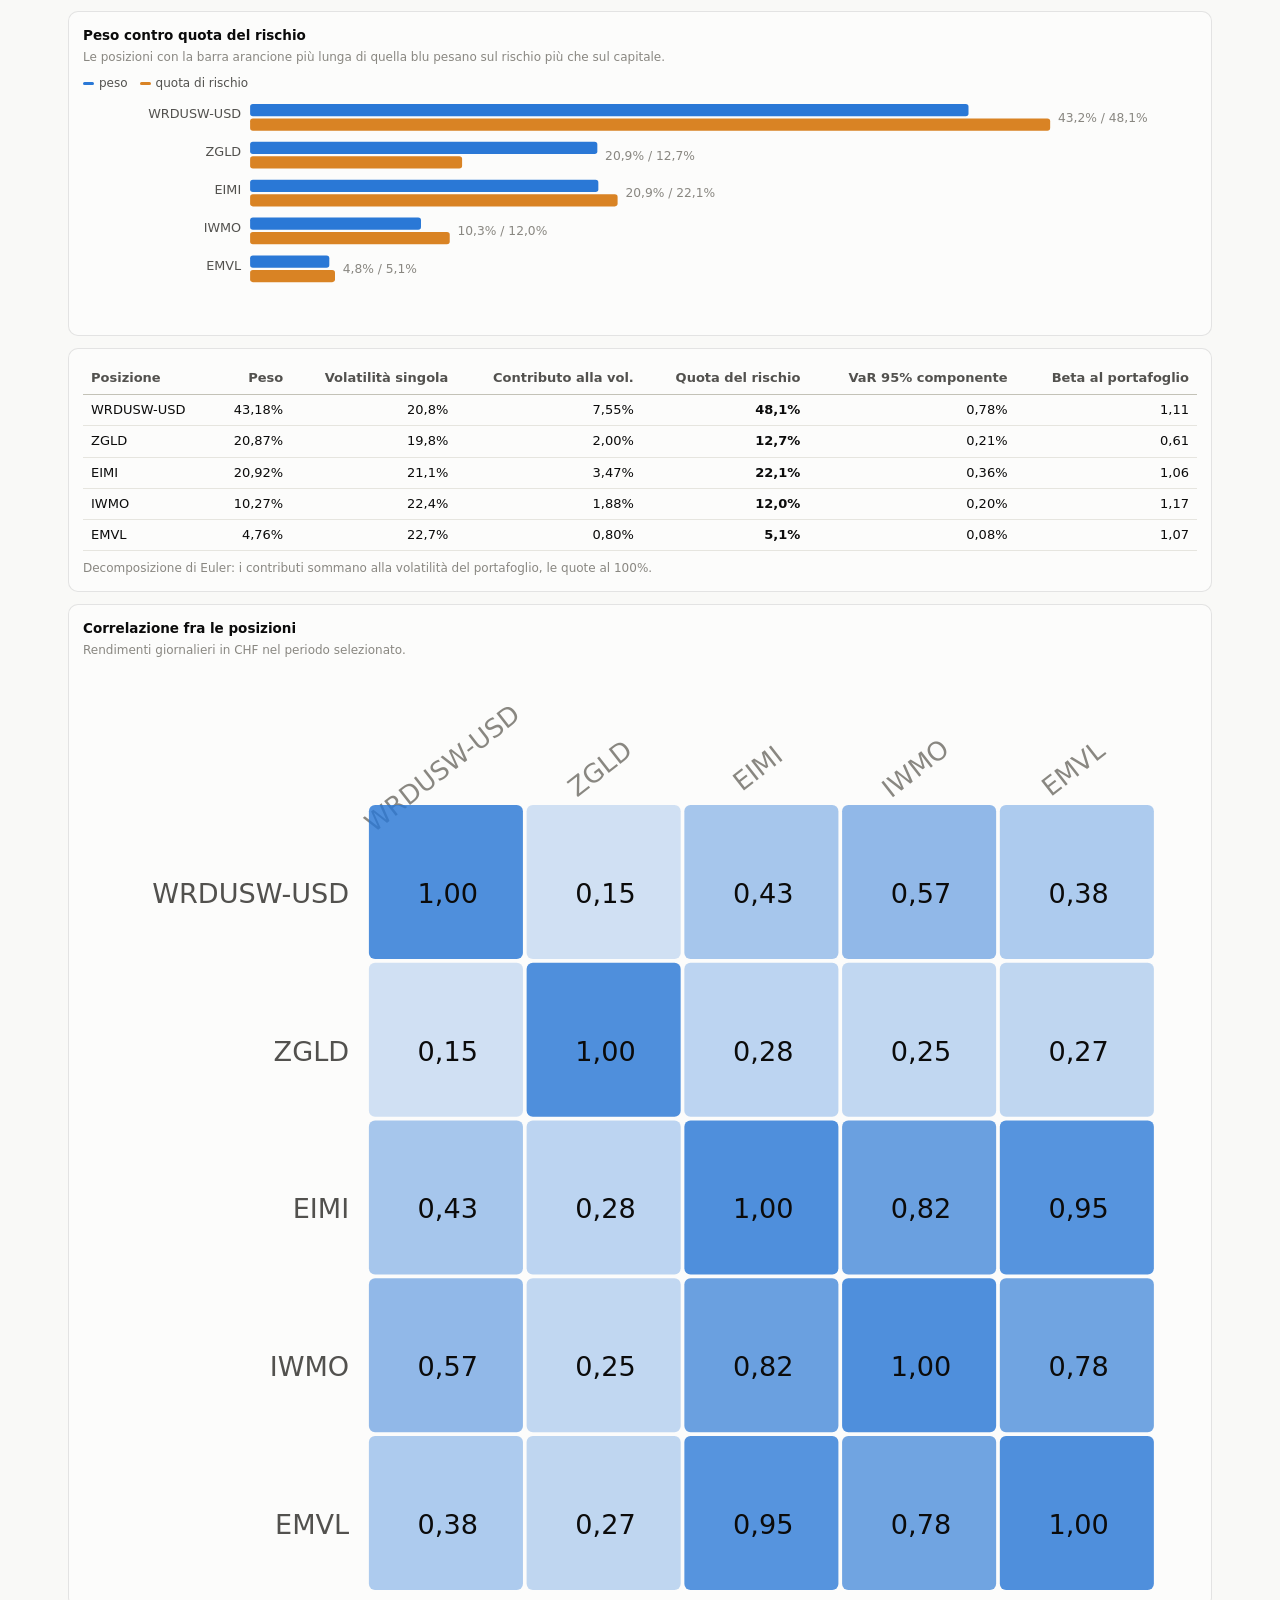
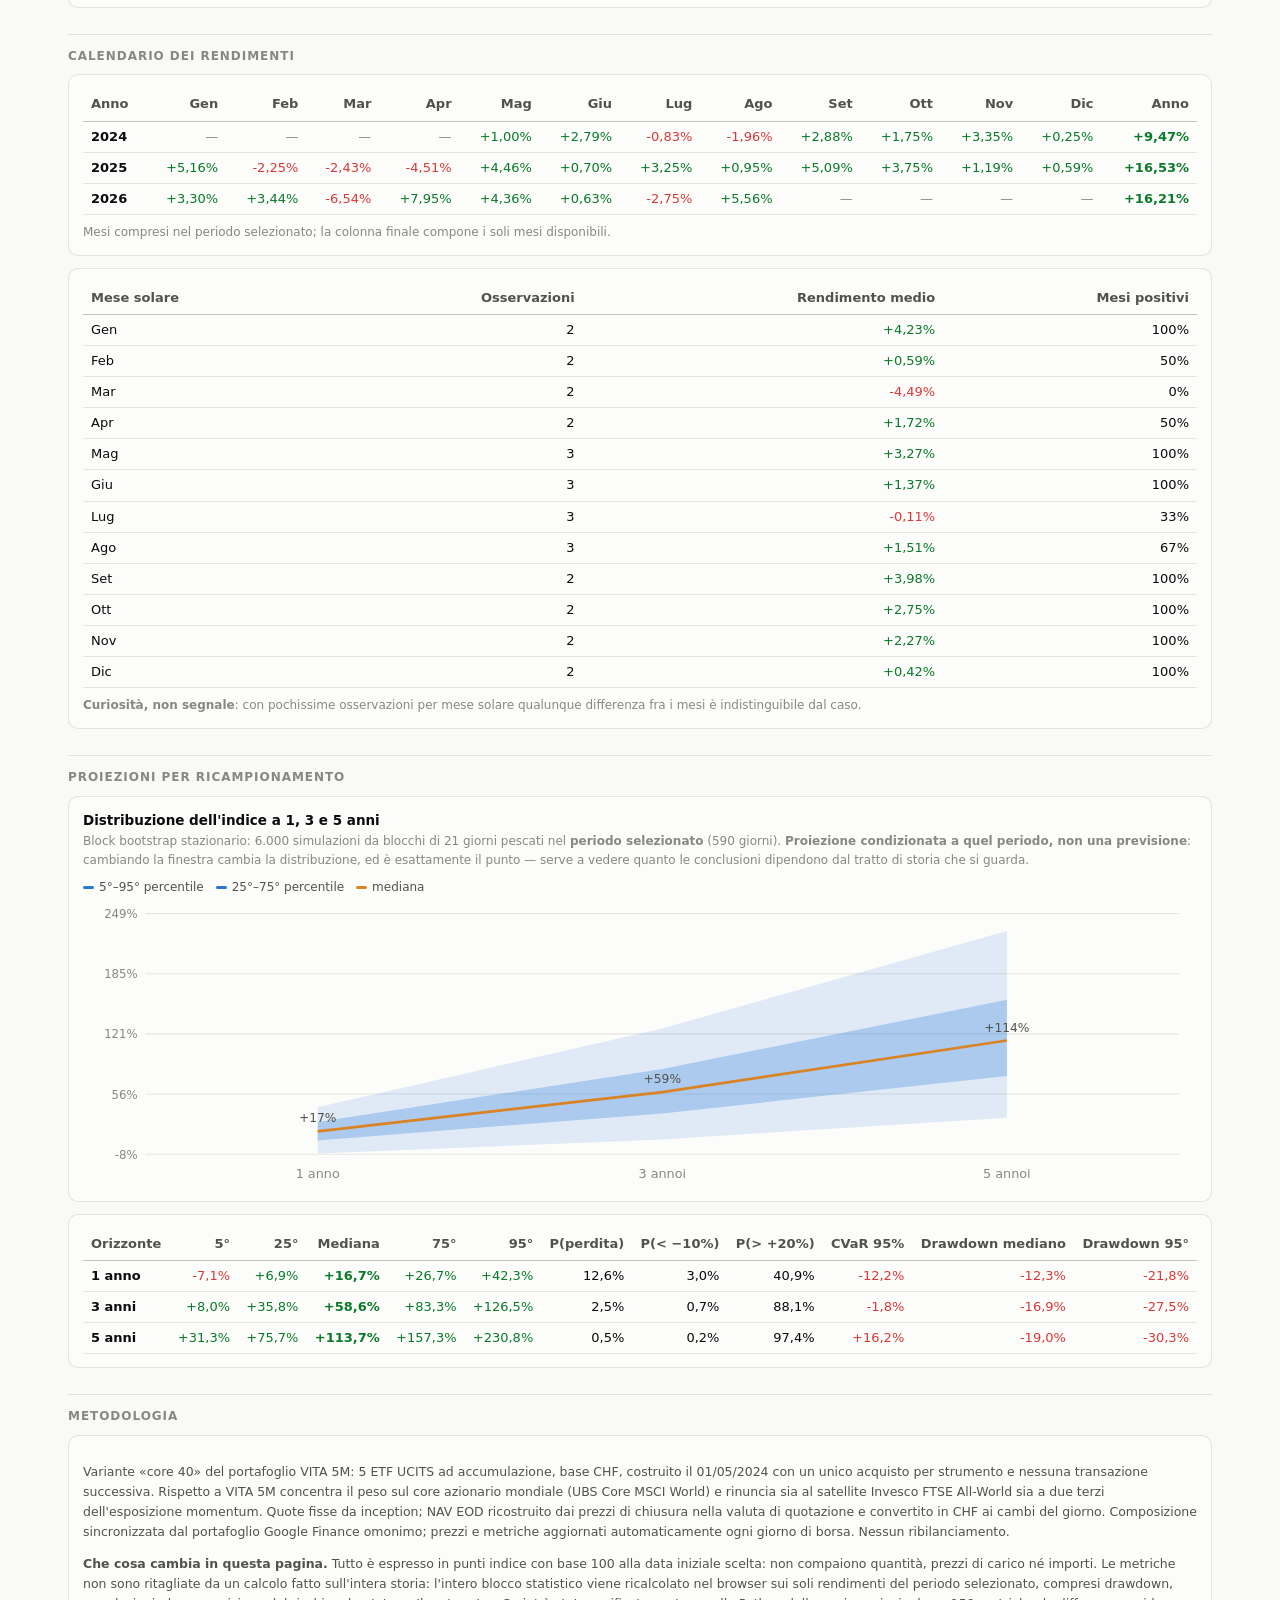
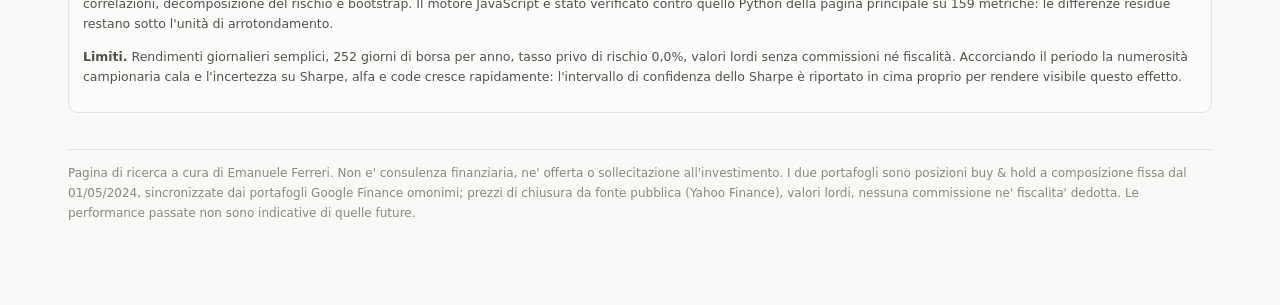
==== commit 79f234ec: "Impronta del contenuto sugli asset: niente più HTML nuovo con JavaScript vecchio Pages serve gli ass" ====
--- a/vita5m-c40.html
+++ b/vita5m-c40.html
@@ -5,7 +5,7 @@
 <meta name="viewport" content="width=device-width, initial-scale=1">
 <title>VITA 5M-C40 — indice base 100</title>
 <meta name="description" content="Cruscotto quantitativo di VITA 5M-C40 in punti indice, con periodo di analisi a scelta.">
-<link rel="stylesheet" href="assets/stile.css">
+<link rel="stylesheet" href="assets/stile.css?v=ea2dd3a1a5">
 </head>
 <body>
 <div class="wrap">
@@ -24,9 +24,9 @@
   <div id="app"></div>
   <p class="foot" id="piede"></p>
 </div>
-<script src="assets/grafici.js"></script>
-<script src="assets/quant.js"></script>
-<script src="assets/ribasata.js"></script>
+<script src="assets/grafici.js?v=80e3233ef8"></script>
+<script src="assets/quant.js?v=2c20c3cfa2"></script>
+<script src="assets/ribasata.js?v=d477ae7f9a"></script>
 <script>
 avvia("vita5m_c40", "vita5m.html").catch(e=>{
   document.getElementById("app").innerHTML =
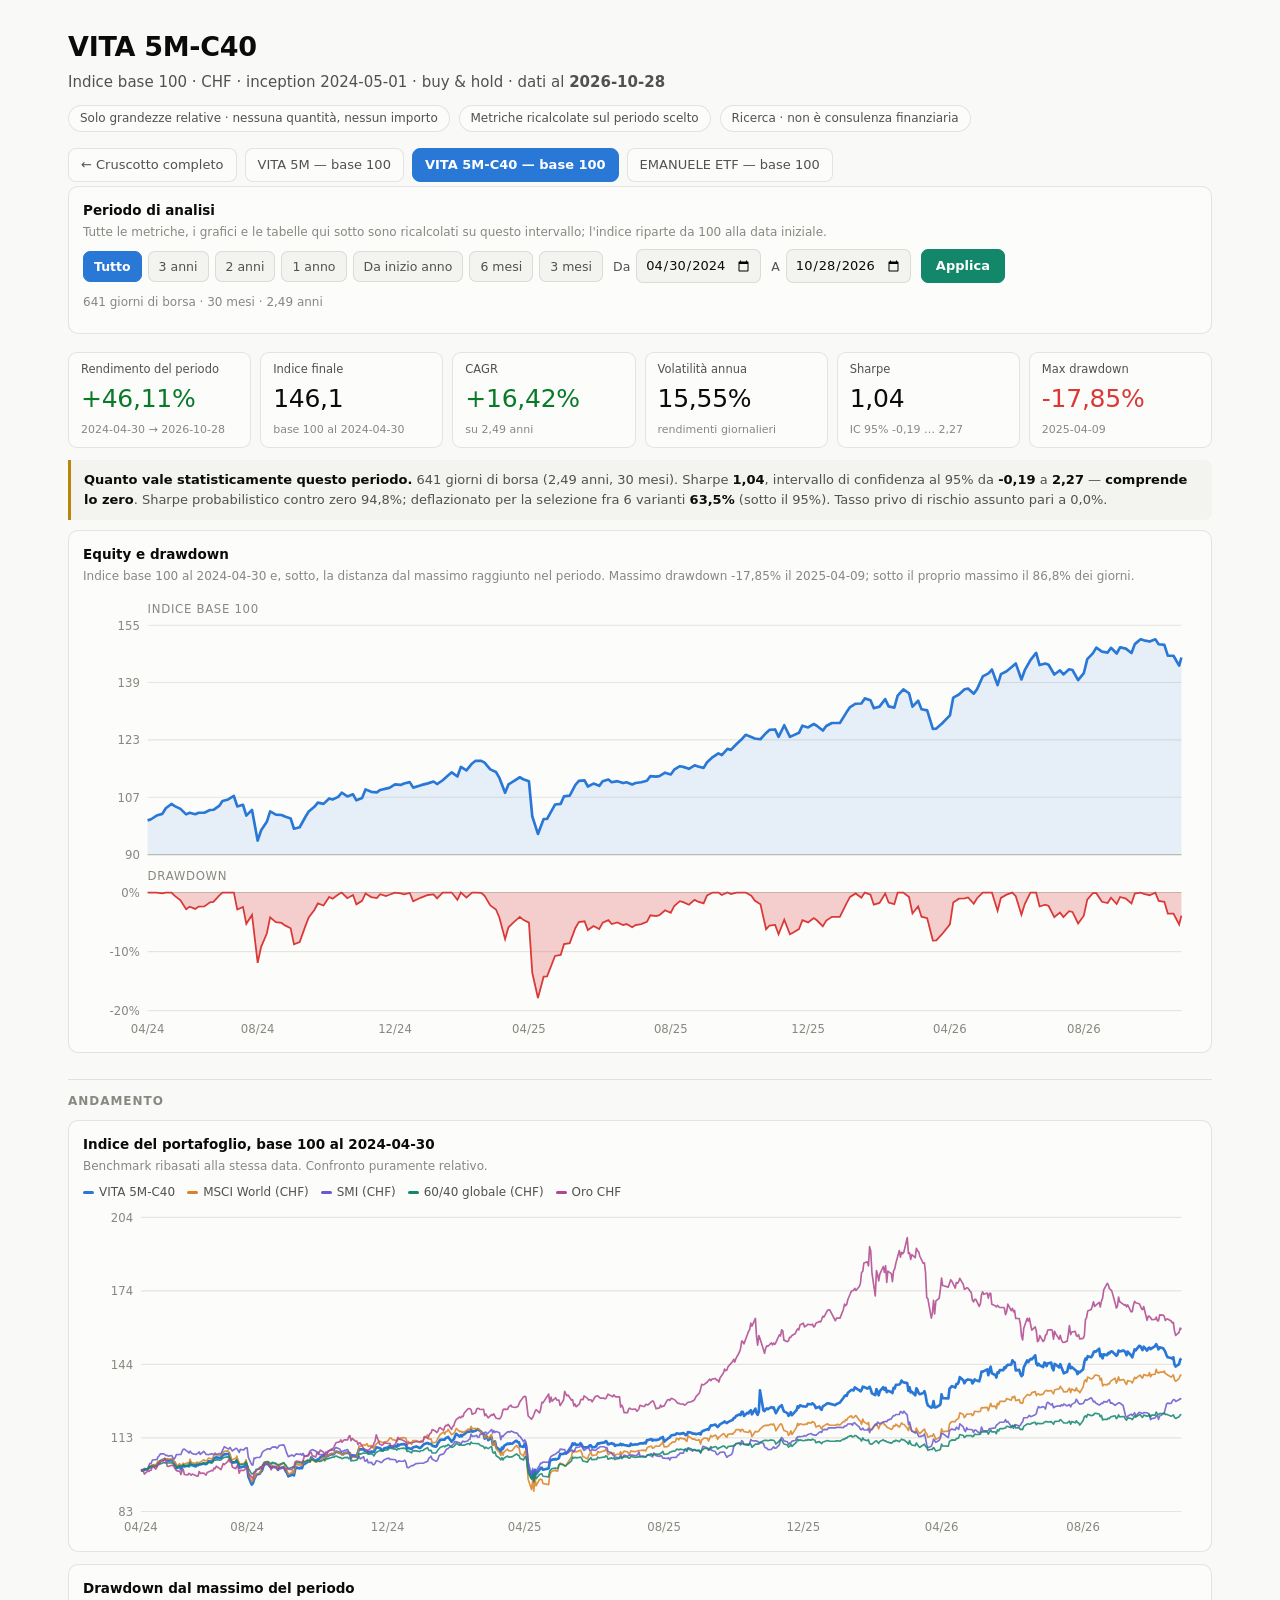
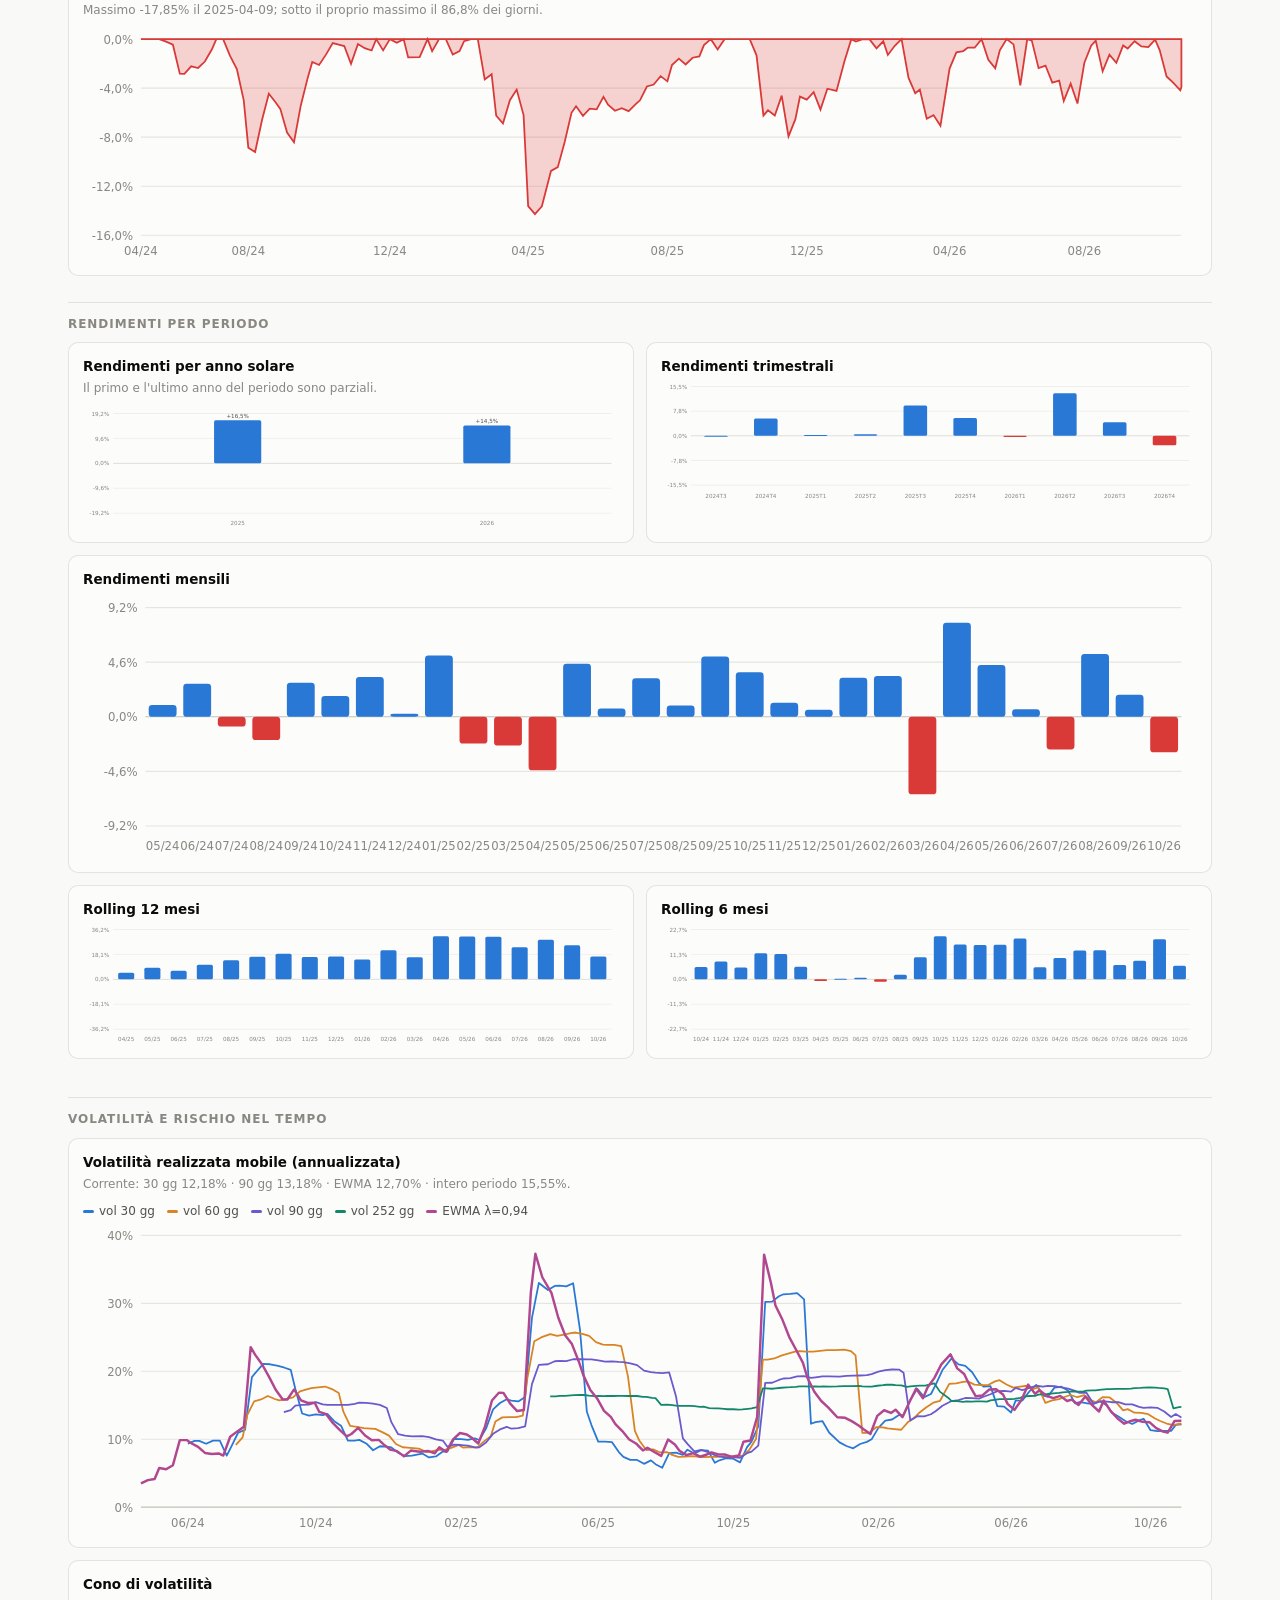
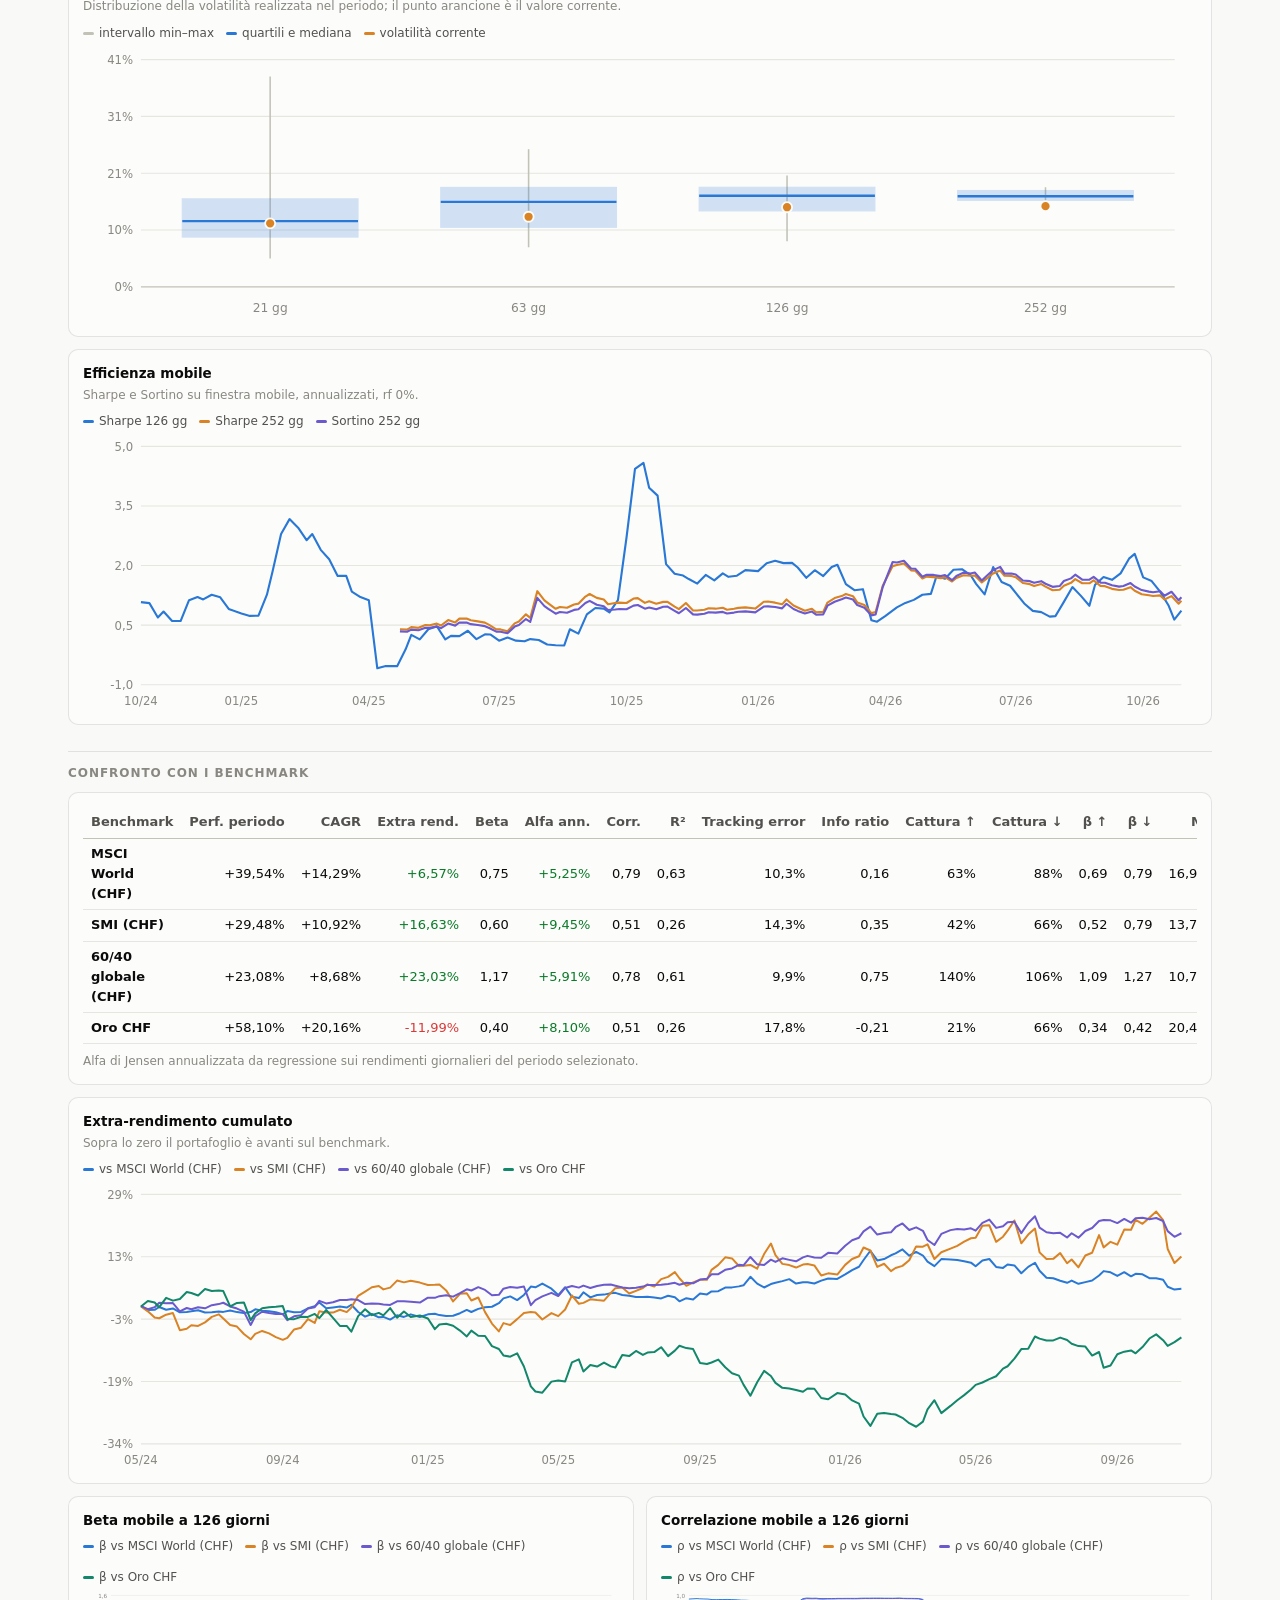
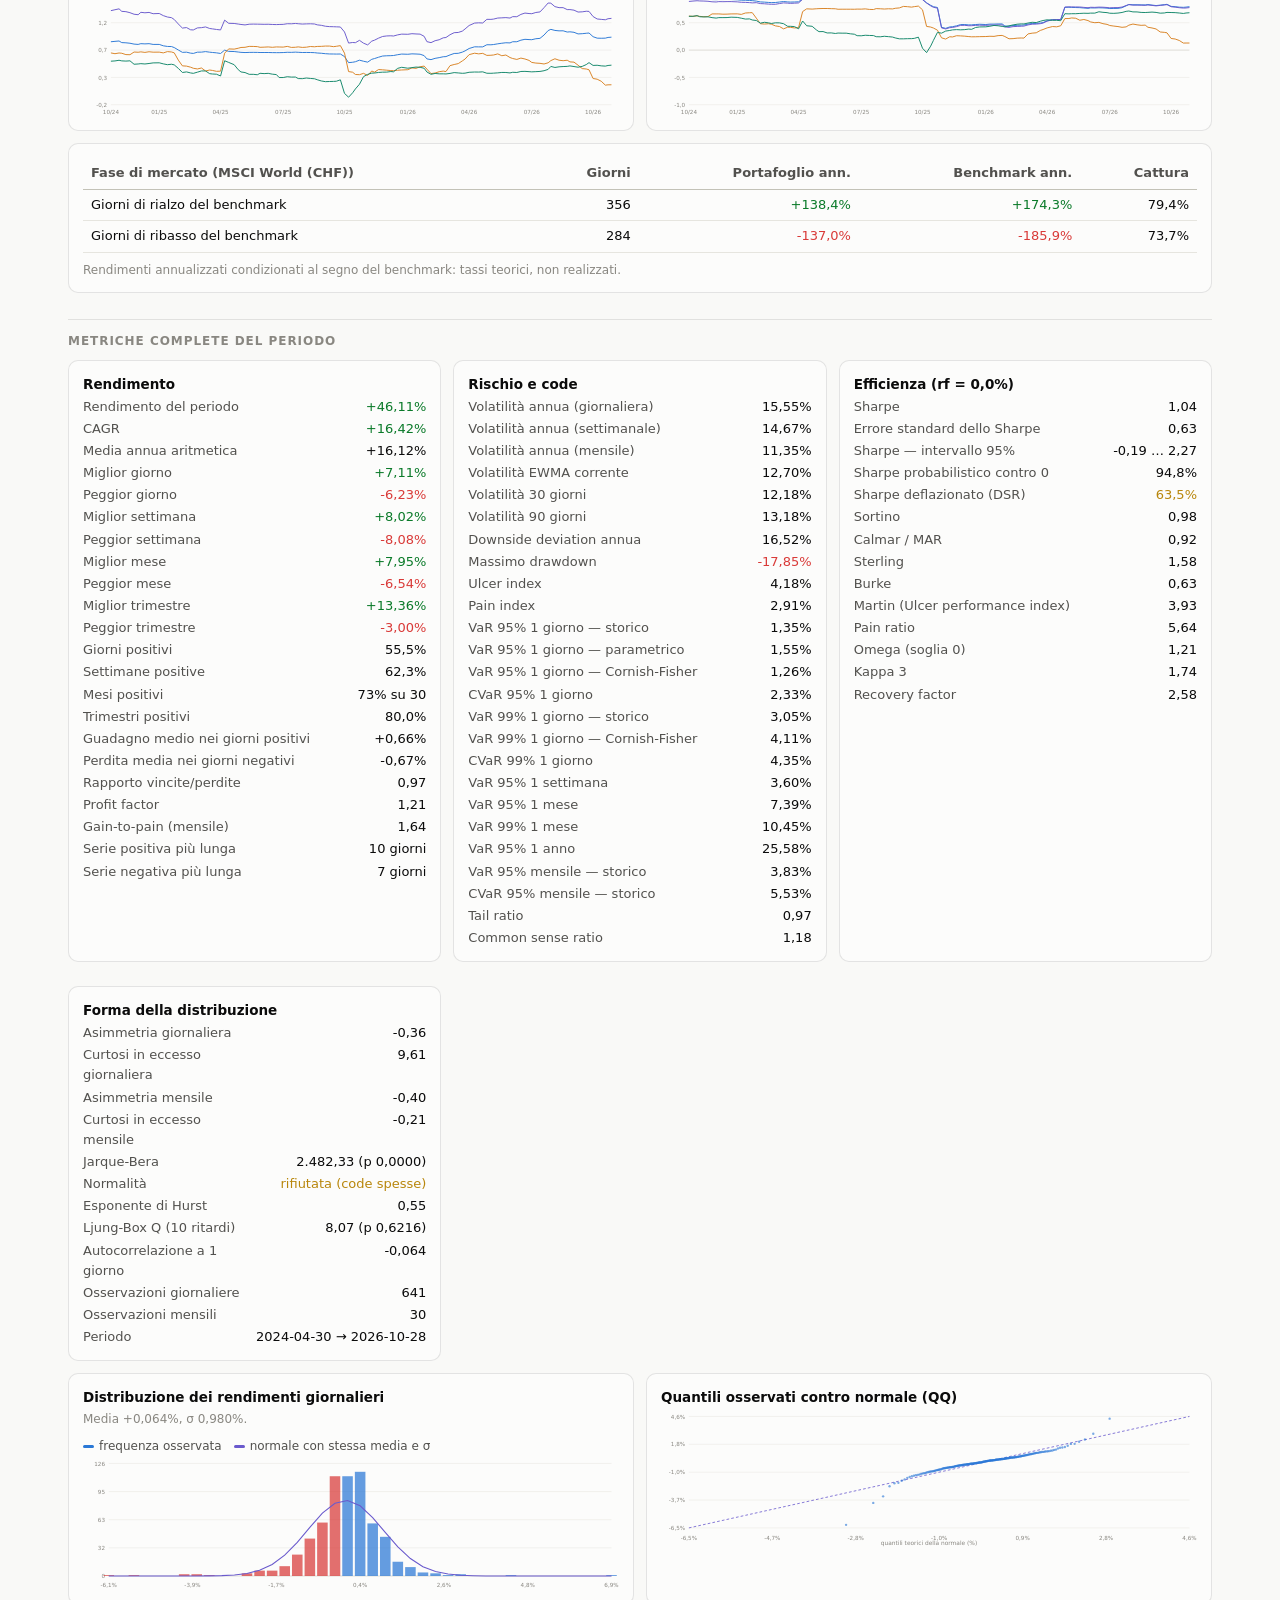
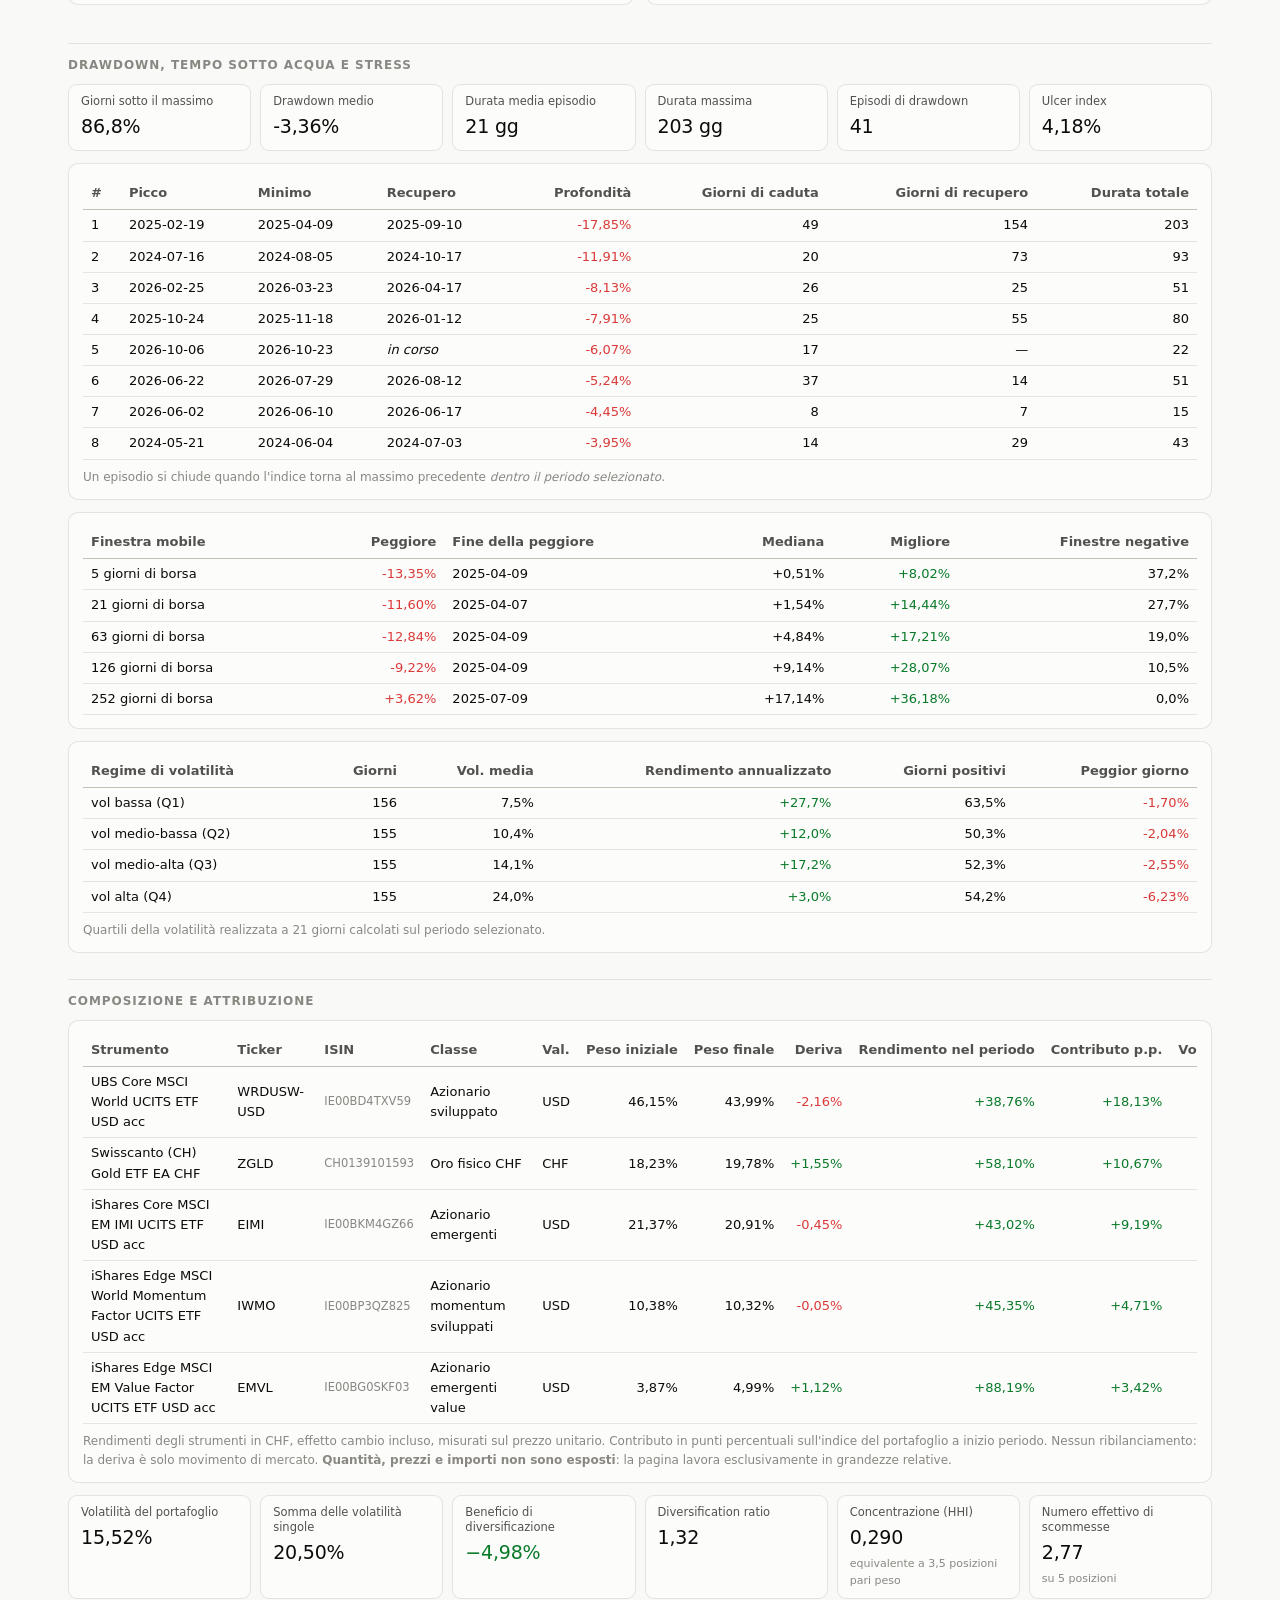
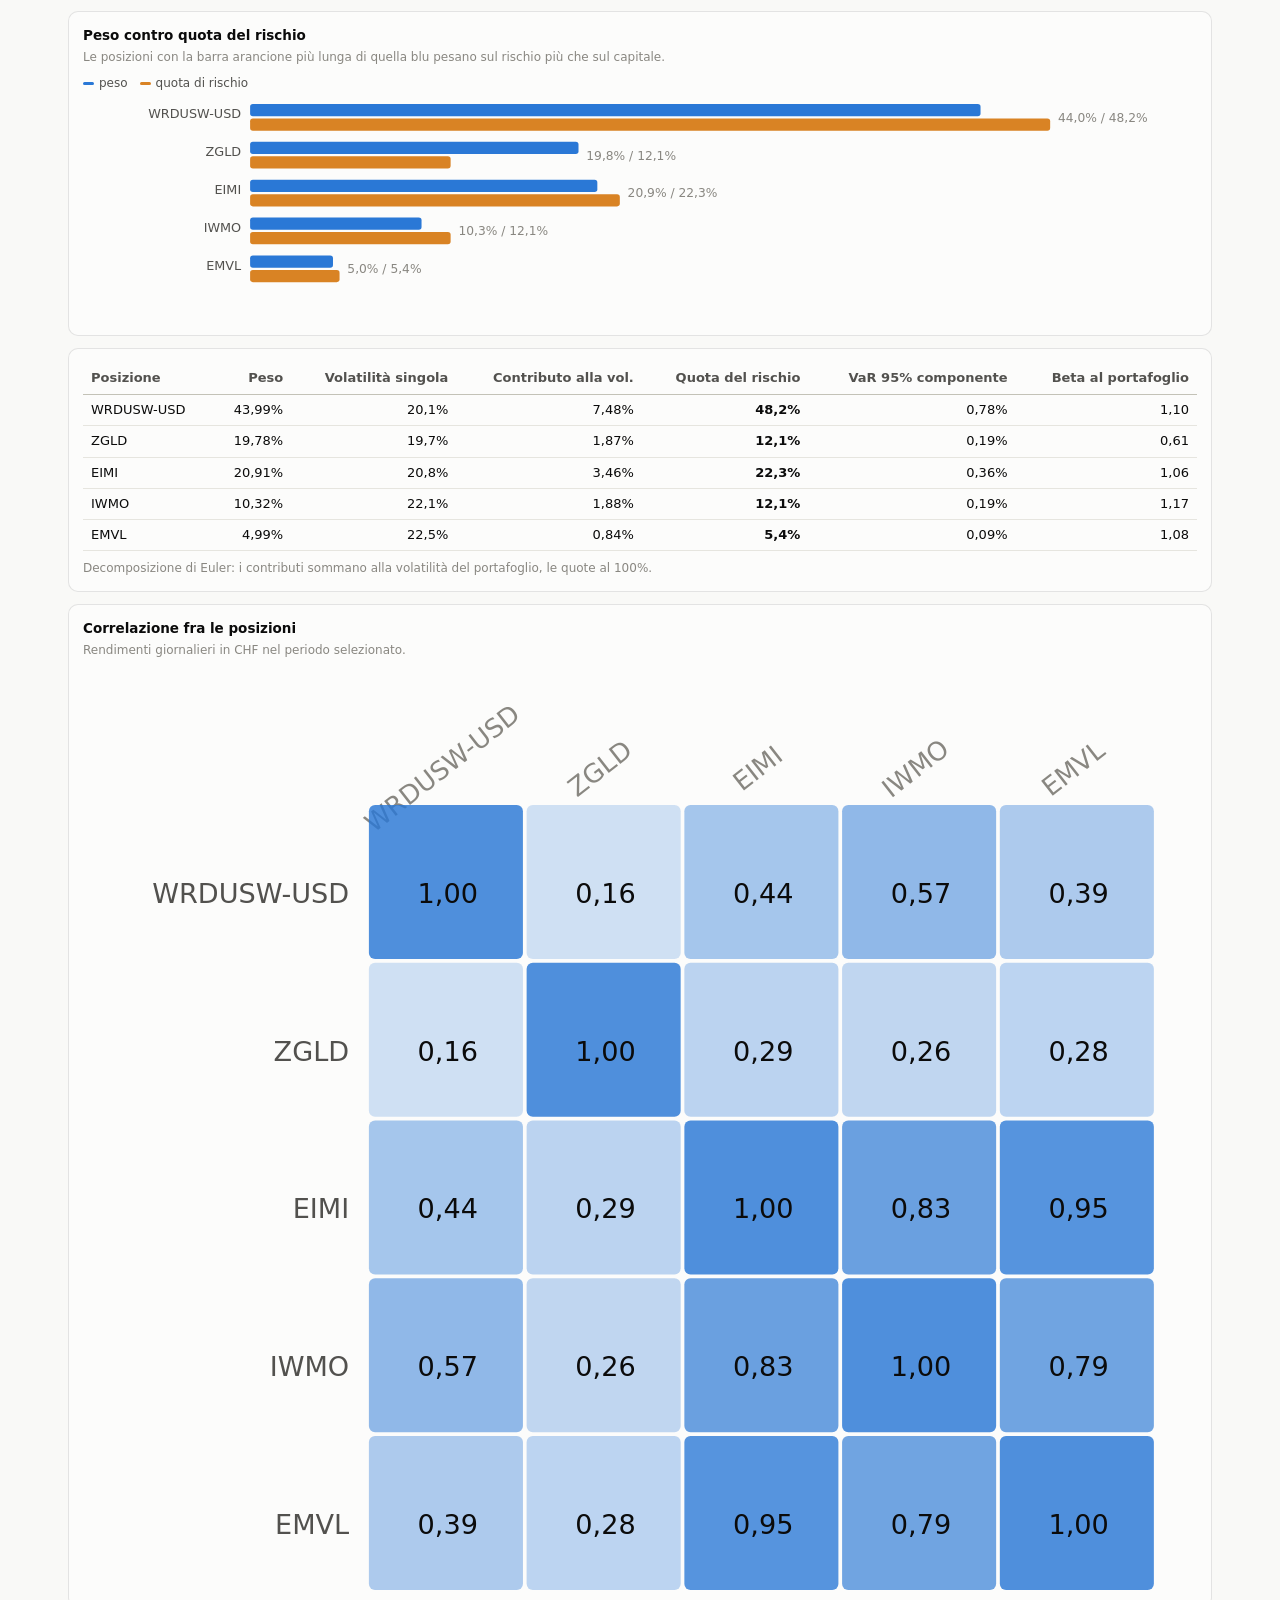
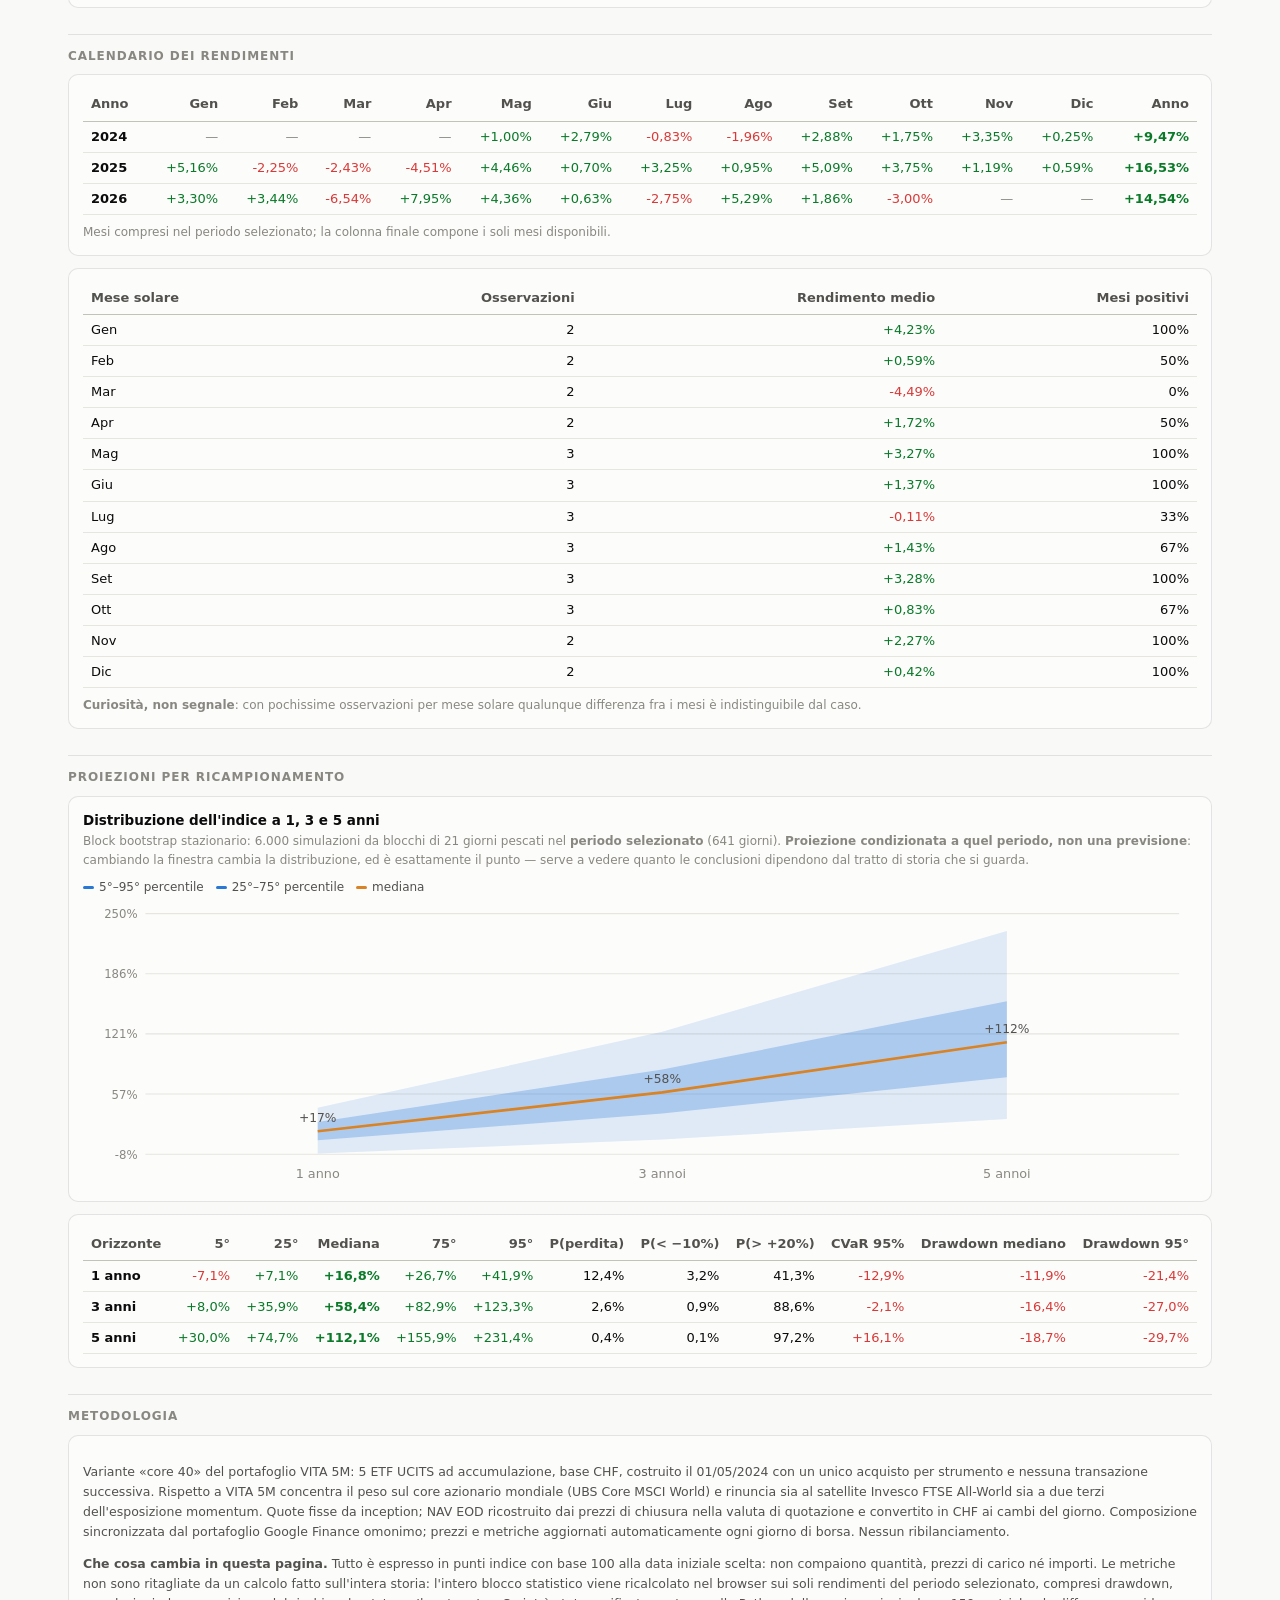
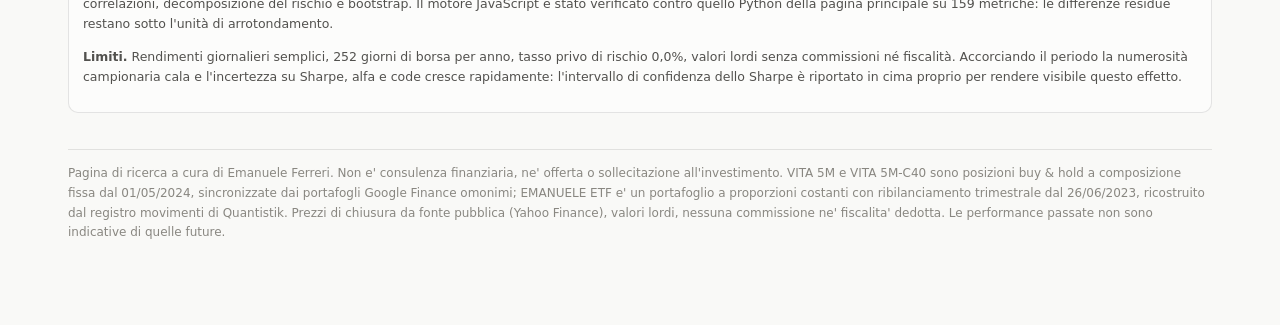
==== commit 720f6a1b: "EMANUELE ETF: terzo portafoglio, modello a proporzioni costanti, confronto a tre La pipeline reggeva" ====
--- a/vita5m-c40.html
+++ b/vita5m-c40.html
@@ -17,16 +17,17 @@
     <span class="pill">Ricerca · non è consulenza finanziaria</span>
     <div class="navlinks">
       <a href="./">← Cruscotto completo</a>
+      <a href="vita5m.html">VITA 5M — base 100</a>
       <a href="vita5m-c40.html" class="qui">VITA 5M-C40 — base 100</a>
-      <a href="vita5m.html">VITA 5M — base 100</a>
+      <a href="emanuele-etf.html">EMANUELE ETF — base 100</a>
     </div>
   </header>
   <div id="app"></div>
   <p class="foot" id="piede"></p>
 </div>
 <script src="assets/grafici.js?v=80e3233ef8"></script>
-<script src="assets/quant.js?v=2c20c3cfa2"></script>
-<script src="assets/ribasata.js?v=d477ae7f9a"></script>
+<script src="assets/quant.js?v=378b1be8ed"></script>
+<script src="assets/ribasata.js?v=18a0142bb6"></script>
 <script>
 avvia("vita5m_c40", "vita5m.html").catch(e=>{
   document.getElementById("app").innerHTML =
